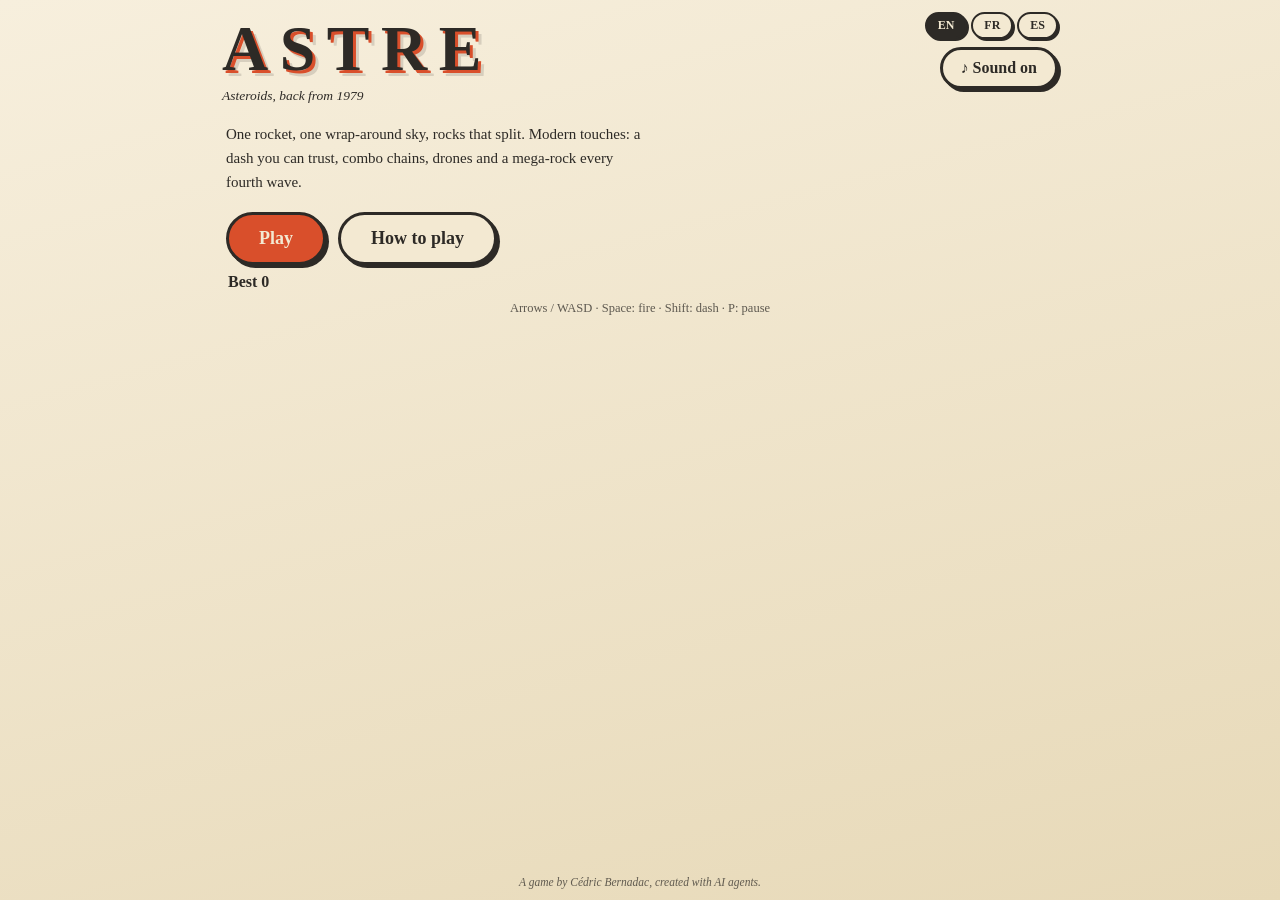
==== index.html @ d1923fdd "Bundle autonome LOB7 : index.html 100 % inline généré par build" ====
<!DOCTYPE html>
<html lang="en">
<head>
  <meta charset="utf-8">
  <meta name="viewport" content="width=device-width, initial-scale=1, viewport-fit=cover">
  <title>Astre</title>
  <meta name="description" content="Astre — Asteroids back from 1979: inertial rocket, splitting rocks, wrap-around sky, dash, combos, drones and mega-rocks.">
  <style>
/* Astre — feuille de style « rétro 50s / atomic age » : crème, tomate, menthe. */
* { box-sizing: border-box; margin: 0; padding: 0; }
html, body { height: 100%; }

:root {
  --cream: #f3e9d2;
  --cream-deep: #e7d9b8;
  --tomato: #d94f2b;
  --tomato-deep: #b03a1e;
  --mint: #7fc8a9;
  --ink: #2d2a26;
}

body {
  font-family: Georgia, "Times New Roman", serif;
  background: linear-gradient(165deg, #f7efdd, var(--cream-deep)) fixed;
  color: var(--ink);
  min-height: 100vh;
  overflow-x: hidden;
  -webkit-tap-highlight-color: transparent;
}

#app {
  max-width: 860px;
  margin: 0 auto;
  padding: 12px 12px 6px;
  min-height: 100vh;
  display: flex;
  flex-direction: column;
}

/* ---------------------------------------------------------------- en-tête */
#top { display: flex; align-items: flex-start; justify-content: space-between; gap: 10px; }
.brand h1 {
  font-size: clamp(40px, 8vw, 64px);
  letter-spacing: 0.18em;
  font-weight: 900;
  color: var(--ink);
  text-shadow: 3px 3px 0 var(--tomato), 6px 6px 0 rgba(45, 42, 38, 0.15);
}
#tagline { font-size: 13.5px; font-style: italic; margin-top: 2px; }
.topctl { display: flex; flex-direction: column; align-items: flex-end; gap: 8px; }
.langs { display: flex; gap: 4px; }

/* ---------------------------------------------------------------- boutons */
button {
  font: inherit;
  font-weight: 700;
  color: var(--ink);
  background: var(--cream);
  border: 3px solid var(--ink);
  border-radius: 999px;
  padding: 9px 18px;
  cursor: pointer;
  box-shadow: 3px 3px 0 var(--ink);
  transition: transform 0.08s ease, box-shadow 0.08s ease, background 0.15s ease;
}
button:hover { background: #fbf5e4; }
button:active { transform: translate(3px, 3px); box-shadow: 0 0 0 var(--ink); }
button:focus-visible { outline: 3px solid var(--tomato); outline-offset: 2px; }
button.primary {
  background: var(--tomato);
  color: var(--cream);
}
button.big { font-size: 18px; padding: 13px 30px; }
.pill { padding: 4px 11px; font-size: 12px; box-shadow: 2px 2px 0 var(--ink); border-width: 2px; }
.pill.active { background: var(--ink); color: var(--cream); }

/* ---------------------------------------------------------------- écrans */
main { flex: 1; display: flex; flex-direction: column; }
.screen { animation: fadein 0.25s ease; }
.hidden { display: none !important; }
@keyframes fadein { from { opacity: 0; transform: translateY(6px); } to { opacity: 1; } }

.subtitle { margin: 18px 4px; max-width: 56ch; line-height: 1.6; font-size: 15px; }
.homebtns { display: flex; gap: 12px; flex-wrap: wrap; margin: 0 4px 8px; }
.keys { opacity: 0.75; font-size: 12.5px; margin: 10px 4px; text-align: center; }
#hud-best { font-weight: 700; margin: 0 6px; }

/* ---------------------------------------------------------------- jeu */
#game { display: flex; flex-direction: column; }
#canvas-wrap {
  position: relative;
  width: 100%;
  aspect-ratio: 4 / 3;
  background: var(--cream);
  border: 3px solid var(--ink);
  border-radius: 12px;
  box-shadow: 6px 6px 0 rgba(45, 42, 38, 0.2);
  overflow: hidden;
}
#game-canvas { position: absolute; inset: 0; width: 100%; height: 100%; }

/* contrôles tactiles */
#touch-ui { display: none; }
body.touch #touch-ui { display: block; }
#stick {
  position: absolute;
  left: 14px; bottom: 14px;
  width: 110px; height: 110px;
  border: 3px solid var(--ink);
  border-radius: 50%;
  background: rgba(243, 233, 210, 0.55);
  touch-action: none;
}
#stick-knob {
  position: absolute;
  left: 50%; top: 50%;
  width: 46px; height: 46px;
  margin: -23px 0 0 -23px;
  border-radius: 50%;
  background: var(--tomato);
  border: 3px solid var(--ink);
}
.touchbtn {
  position: absolute;
  width: 74px; height: 74px;
  border-radius: 50%;
  font-size: 14px;
  letter-spacing: 0.06em;
  touch-action: none;
  user-select: none;
}
#btn-fire { right: 16px; bottom: 44px; background: var(--tomato); color: var(--cream); }
#btn-dash { right: 104px; bottom: 14px; background: var(--mint); }
body.touch .keys.desktop-only { display: none; }

/* ---------------------------------------------------------------- overlays */
#overlay {
  position: fixed; inset: 0;
  background: rgba(45, 42, 38, 0.45);
  display: flex; align-items: center; justify-content: center;
  z-index: 10;
  padding: 20px;
  animation: fadein 0.2s ease;
}
#overlay-card {
  background: var(--cream);
  border: 3px solid var(--ink);
  border-radius: 14px;
  box-shadow: 6px 6px 0 var(--ink);
  padding: 26px 24px;
  max-width: 460px;
  width: 100%;
  text-align: center;
}
#overlay-card h2 { font-size: 26px; letter-spacing: 0.08em; margin-bottom: 12px; }
#overlay-card button { margin-top: 14px; }
.rules { text-align: left; }
.rules p { margin: 10px 0; line-height: 1.6; font-size: 14px; }
.go-title { color: var(--tomato); text-shadow: 2px 2px 0 var(--ink); }
.newbest {
  display: inline-block;
  background: var(--mint);
  border: 2px solid var(--ink);
  border-radius: 8px;
  padding: 4px 12px;
  font-weight: 700;
  transform: rotate(-2deg);
  margin-bottom: 8px;
}
.big { font-size: 20px; font-weight: 900; }

/* ---------------------------------------------------------------- pied */
footer {
  margin-top: 14px;
  padding: 8px 4px 6px;
  opacity: 0.72;
  font-size: 11.5px;
  text-align: center;
  font-style: italic;
}
@supports (padding: env(safe-area-inset-bottom)) {
  footer { padding-bottom: calc(6px + env(safe-area-inset-bottom)); }
}

</style>
</head>
<body>
  <div id="app">
    <header id="top">
      <div class="brand">
        <h1>ASTRE</h1>
        <p id="tagline"></p>
      </div>
      <div class="topctl">
        <div id="langs" class="langs" role="group" aria-label="Language"></div>
        <button id="btn-sound" class="ghost"></button>
      </div>
    </header>

    <main>
      <section id="home" class="screen">
        <p class="subtitle" data-i18n="subtitle"></p>
        <div class="homebtns">
          <button id="btn-play" class="primary big"></button>
          <button id="btn-howto" class="big"></button>
        </div>
        <p id="hud-best"></p>
        <p class="keys desktop-only" data-i18n="keysHint"></p>
        <p class="keys touch-only" data-i18n="touchHint" style="display:none"></p>
      </section>

      <section id="game" class="screen hidden">
        <div id="canvas-wrap">
          <canvas id="game-canvas"></canvas>
          <div id="touch-ui">
            <div id="stick"><div id="stick-knob"></div></div>
            <button id="btn-fire" class="touchbtn">FIRE</button>
            <button id="btn-dash" class="touchbtn">DASH</button>
          </div>
        </div>
        <p class="keys desktop-only" data-i18n="keysHint"></p>
      </section>
    </main>

    <footer>
      <span data-i18n="credit"></span>
    </footer>
  </div>

  <div id="overlay" class="hidden" role="dialog" aria-modal="true">
    <div id="overlay-card"></div>
  </div>

  <script>
/*
 * Astre — moteur de jeu pur (sans DOM), déterministe : pas fixe + RNG seedé.
 * Asteroids remis au goût du jour : champ unique toroïdal, vaisseau à inertie,
 * astéroïdes qui se fragmentent, dash contrôlé, combo multiplicateur,
 * drones à patterns, méga-astéroïde boss. Testable sous Node.
 */
(function (root, factory) {
  if (typeof module === 'object' && module.exports) module.exports = factory();
  else root.AstreEngine = factory();
})(typeof self !== 'undefined' ? self : this, function () {
  'use strict';

  var W = 800, H = 600;
  var DT = 1 / 60;
  var ROT = 3.8;            // rad/s
  var THRUST = 300;         // u/s²
  var DAMP = 0.995;         // amortissement par pas (léger, goût du jour)
  var BULLET_SPEED = 520, BULLET_LIFE = 1.1, FIRE_CD = 0.22;
  var DASH_SPEED = 380, DASH_CD = 2.5, DASH_INV = 0.3;
  var RESPAWN_INV = 2.5;
  var ROCK_R = { 1: 16, 2: 30, 3: 52, 4: 92 };
  var ROCK_SCORE = { 1: 100, 2: 50, 3: 20, 4: 500 };
  var DRONE_SCORE = { big: 200, small: 350 };
  var COMBO_MAX = 8, COMBO_WINDOW = 2.0, SLOWMO_T = 0.45, SLOWMO_SCALE = 0.35;
  var SAFE_SPAWN = 220, SAFE_RESPAWN = 140;

  // RNG mulberry32 à état sérialisable
  function rndNext(s) {
    s = (s + 0x6d2b79f5) | 0;
    var t = Math.imul(s ^ (s >>> 15), 1 | s);
    t = (t + Math.imul(t ^ (t >>> 7), 61 | t)) ^ t;
    return { s: s, v: ((t ^ (t >>> 14)) >>> 0) / 4294967296 };
  }

  function wrap(v, max) { v = v % max; if (v < 0) v += max; return v; }

  function createGame(opts) {
    opts = opts || {};
    var g = {
      W: W, H: H, t: 0,
      rngS: (opts.seed >>> 0) || 20261103,
      ship: { x: W / 2, y: H / 2, vx: 0, vy: 0, angle: -Math.PI / 2, invuln: 2.0, lives: 3, fireCd: 0, dashCd: 0, gone: false },
      bullets: [], ebullets: [], rocks: [], drones: [],
      score: 0, wave: 0, waveBreak: 1.2, combo: 0, comboT: 0,
      nextLifeAt: 10000, over: false, slowmo: 0, droneT: 8, kills: 0,
      events: []
    };
    spawnWave(g, 1);
    return g;
  }

  function rng(g) {
    var r = rndNext(g.rngS);
    g.rngS = r.s;
    return r.v;
  }

  function makeRock(g, size, x, y, vx, vy) {
    var n = 9 + Math.floor(rng(g) * 5);
    var shape = [];
    for (var i = 0; i < n; i++) shape.push(0.72 + rng(g) * 0.38);
    var speed = size === 4 ? 26 : (size === 3 ? 46 : size === 2 ? 78 : 118);
    if (vx === undefined) {
      var a = rng(g) * Math.PI * 2;
      var m = speed * (0.6 + rng(g) * 0.7);
      vx = Math.cos(a) * m; vy = Math.sin(a) * m;
    }
    return { x: x, y: y, vx: vx, vy: vy, r: ROCK_R[size], size: size,
             ang: rng(g) * Math.PI * 2, angV: (rng(g) - 0.5) * 1.6,
             shape: shape, hp: size === 4 ? 12 : 1 };
  }

  function spawnWave(g, wave) {
    g.wave = wave;
    var n = Math.min(3 + wave, 8);
    for (var i = 0; i < n; i++) {
      var x, y, tries = 0;
      do {
        x = rng(g) * W; y = rng(g) * H; tries++;
      } while (tries < 60 && dist2(x, y, g.ship.x, g.ship.y) < SAFE_SPAWN * SAFE_SPAWN);
      g.rocks.push(makeRock(g, 3, x, y));
    }
    if (wave % 4 === 0) g.rocks.push(makeRock(g, 4, rng(g) * W, rng(g) < 0.5 ? 40 : H - 40));
    g.events.push({ type: 'wave', wave: wave });
  }

  function dist2(ax, ay, bx, by) {
    var dx = ax - bx, dy = ay - by;
    return dx * dx + dy * dy;
  }

  function fragment(g, rock) {
    if (rock.size <= 1) return;
    for (var k = 0; k < 2; k++) {
      var a = rng(g) * Math.PI * 2;
      var m = 60 + rng(g) * 70;
      g.rocks.push(makeRock(g, rock.size - 1,
        rock.x + Math.cos(a) * rock.r * 0.4, rock.y + Math.sin(a) * rock.r * 0.4,
        rock.vx + Math.cos(a) * m, rock.vy + Math.sin(a) * m));
    }
  }

  function addScore(g, base) {
    var mult = Math.max(1, g.combo);
    g.score += base * mult;
    if (g.score >= g.nextLifeAt) {
      g.ship.lives++;
      g.nextLifeAt += 10000;
      g.events.push({ type: 'extraLife', lives: g.ship.lives });
    }
  }

  function killCombo(g) {
    g.kills++;
    if (g.comboT > 0) g.combo = Math.min(COMBO_MAX, g.combo + 1);
    else g.combo = 1;
    g.comboT = COMBO_WINDOW;
    if (g.combo === COMBO_MAX && g.slowmo <= 0) { g.slowmo = SLOWMO_T; g.events.push({ type: 'comboMax' }); }
    else g.events.push({ type: 'comboUp', combo: g.combo });
  }

  function respawnShip(g) {
    var spots = [[W / 2, H / 2]];
    for (var i = 0; i < 8; i++) {
      var a = i * Math.PI / 4;
      spots.push([W / 2 + Math.cos(a) * 180, H / 2 + Math.sin(a) * 180]);
    }
    for (var s = 0; s < spots.length; s++) {
      var ok = true;
      for (var r = 0; r < g.rocks.length && ok; r++)
        if (dist2(spots[s][0], spots[s][1], g.rocks[r].x, g.rocks[r].y) < SAFE_RESPAWN * SAFE_RESPAWN) ok = false;
      if (ok) { g.ship.x = wrap(spots[s][0], W); g.ship.y = wrap(spots[s][1], H); break; }
    }
    g.ship.vx = 0; g.ship.vy = 0;
    g.ship.invuln = RESPAWN_INV;
    g.ship.gone = false;
  }

  function spawnDrone(g) {
    var big = rng(g) < 0.55;
    var fromLeft = rng(g) < 0.5;
    g.drones.push({
      x: fromLeft ? -30 : W + 30, y: 60 + rng(g) * (H - 120),
      vx: (fromLeft ? 1 : -1) * (big ? 70 : 110), vy: 0,
      big: big, hp: big ? 2 : 1, phase: rng(g) * Math.PI * 2, fireT: 1.2
    });
  }

  /*
   * Un pas de simulation. input = { left, right, thrust, fire, dash }.
   * Renvoie les événements du pas (sons/particules côté rendu).
   */
  function step(g, input) {
    g.events = [];
    if (g.over) return g.events;
    var scale = g.slowmo > 0 ? SLOWMO_SCALE : 1;
    var dt = DT * scale;
    g.t += dt;
    if (g.slowmo > 0) g.slowmo -= DT;
    var sh = g.ship;

    // ---- vaisseau
    if (!sh.gone) {
      if (input.left) sh.angle -= ROT * dt;
      if (input.right) sh.angle += ROT * dt;
      if (input.thrust) {
        sh.vx += Math.cos(sh.angle) * THRUST * dt;
        sh.vy += Math.sin(sh.angle) * THRUST * dt;
      }
      if (input.dash && sh.dashCd <= 0) {
        sh.vx += Math.cos(sh.angle) * DASH_SPEED;
        sh.vy += Math.sin(sh.angle) * DASH_SPEED;
        sh.dashCd = DASH_CD;
        sh.invuln = Math.max(sh.invuln, DASH_INV);
        g.events.push({ type: 'dash' });
      }
      sh.dashCd = Math.max(0, sh.dashCd - DT);
      sh.invuln = Math.max(0, sh.invuln - DT);
      sh.fireCd = Math.max(0, sh.fireCd - DT);
      if (input.fire && sh.fireCd <= 0) {
        sh.fireCd = FIRE_CD;
        g.bullets.push({
          x: sh.x + Math.cos(sh.angle) * 18, y: sh.y + Math.sin(sh.angle) * 18,
          vx: sh.vx + Math.cos(sh.angle) * BULLET_SPEED,
          vy: sh.vy + Math.sin(sh.angle) * BULLET_SPEED,
          life: BULLET_LIFE
        });
        g.events.push({ type: 'shoot' });
      }
      sh.vx *= DAMP; sh.vy *= DAMP;
      sh.x = wrap(sh.x + sh.vx * dt, W);
      sh.y = wrap(sh.y + sh.vy * dt, H);
    }

    // ---- projectiles
    for (var b = g.bullets.length - 1; b >= 0; b--) {
      var bu = g.bullets[b];
      bu.life -= dt;
      bu.x = wrap(bu.x + bu.vx * dt, W);
      bu.y = wrap(bu.y + bu.vy * dt, H);
      if (bu.life <= 0) g.bullets.splice(b, 1);
    }
    for (var e = g.ebullets.length - 1; e >= 0; e--) {
      var eb = g.ebullets[e];
      eb.life -= dt;
      eb.x = wrap(eb.x + eb.vx * dt, W);
      eb.y = wrap(eb.y + eb.vy * dt, H);
      if (eb.life <= 0) g.ebullets.splice(e, 1);
    }

    // ---- astéroïdes
    for (var r = 0; r < g.rocks.length; r++) {
      var rk = g.rocks[r];
      rk.x = wrap(rk.x + rk.vx * dt, W);
      rk.y = wrap(rk.y + rk.vy * dt, H);
      rk.ang += rk.angV * dt;
    }

    // ---- drones
    for (var d = 0; d < g.drones.length; d++) {
      var dr = g.drones[d];
      dr.phase += dt * 2.2;
      dr.x += dr.vx * dt;
      dr.y = wrap(dr.y + Math.sin(dr.phase) * 60 * dt, H);
      dr.fireT -= dt;
      if (dr.fireT <= 0 && !sh.gone) {
        dr.fireT = dr.big ? 1.7 : 1.1;
        var aim = Math.atan2(sh.y - dr.y, sh.x - dr.x);
        aim += (rng(g) - 0.5) * (dr.big ? 0.7 : 0.24);
        g.ebullets.push({ x: dr.x, y: dr.y, vx: Math.cos(aim) * 300, vy: Math.sin(aim) * 300, life: 3.0 });
        g.events.push({ type: 'droneShoot' });
      }
    }
    // drones sortis de l'écran (marge large)
    for (var d2 = g.drones.length - 1; d2 >= 0; d2--)
      if (g.drones[d2].x < -80 || g.drones[d2].x > W + 80) g.drones.splice(d2, 1);

    // ---- drones : apparition
    g.droneT -= dt;
    if (g.droneT <= 0 && g.wave >= 2 && g.drones.length < 2 && g.waveBreak <= 0) {
      spawnDrone(g);
      g.droneT = 11 + rng(g) * 5;
      g.events.push({ type: 'droneIn' });
    }

    // ---- collisions projectiles joueur → astéroïdes
    for (var b2 = g.bullets.length - 1; b2 >= 0; b2--) {
      var bu2 = g.bullets[b2];
      for (var r2 = g.rocks.length - 1; r2 >= 0; r2--) {
        var rk2 = g.rocks[r2];
        if (dist2(bu2.x, bu2.y, rk2.x, rk2.y) < rk2.r * rk2.r) {
          g.bullets.splice(b2, 1);
          rk2.hp--;
          if (rk2.hp <= 0) {
            g.rocks.splice(r2, 1);
            fragment(g, rk2);
            killCombo(g);
            addScore(g, ROCK_SCORE[rk2.size]);
            g.events.push({ type: 'boom', x: rk2.x, y: rk2.y, size: rk2.size, score: ROCK_SCORE[rk2.size] * Math.max(1, g.combo) });
          } else {
            g.events.push({ type: 'clink', x: rk2.x, y: rk2.y });
          }
          break;
        }
      }
    }

    // ---- projectiles joueur → drones
    for (var b3 = g.bullets.length - 1; b3 >= 0; b3--) {
      var bu3 = g.bullets[b3];
      for (var d3 = g.drones.length - 1; d3 >= 0; d3--) {
        var dr3 = g.drones[d3];
        var rr = dr3.big ? 26 : 18;
        if (dist2(bu3.x, bu3.y, dr3.x, dr3.y) < rr * rr) {
          g.bullets.splice(b3, 1);
          dr3.hp--;
          if (dr3.hp <= 0) {
            g.drones.splice(d3, 1);
            killCombo(g);
            addScore(g, DRONE_SCORE[dr3.big ? 'big' : 'small']);
            g.events.push({ type: 'droneDown', x: dr3.x, y: dr3.y, big: dr3.big });
          }
          break;
        }
      }
    }

    // ---- vaisseau ← astéroïdes
    if (!sh.gone && sh.invuln <= 0) {
      for (var r3 = 0; r3 < g.rocks.length; r3++) {
        var rk3 = g.rocks[r3];
        var reach = rk3.r + 12;
        if (dist2(sh.x, sh.y, rk3.x, rk3.y) < reach * reach) {
          g.rocks.splice(r3, 1);
          fragment(g, rk3);
          sh.lives--;
          g.combo = 0; g.comboT = 0;
          g.events.push({ type: 'shipHit', x: sh.x, y: sh.y, lives: sh.lives });
          if (sh.lives < 0) {
            g.over = true;
            g.events.push({ type: 'gameOver', score: g.score });
          } else {
            sh.gone = true;
            g.respawnT = 0.9;
          }
          break;
        }
      }
      // vaisseau ← drones / tirs ennemis
      for (var d4 = 0; d4 < g.drones.length && !sh.gone && !g.over; d4++) {
        var dr4 = g.drones[d4];
        var rr4 = dr4.big ? 30 : 22;
        if (dist2(sh.x, sh.y, dr4.x, dr4.y) < rr4 * rr4) {
          g.drones.splice(d4, 1);
          sh.lives--; g.combo = 0; g.comboT = 0;
          g.events.push({ type: 'shipHit', x: sh.x, y: sh.y, lives: sh.lives });
          if (sh.lives < 0) { g.over = true; g.events.push({ type: 'gameOver', score: g.score }); }
          else { sh.gone = true; g.respawnT = 0.9; }
        }
      }
      for (var e2 = 0; e2 < g.ebullets.length && !sh.gone && !g.over; e2++) {
        var eb2 = g.ebullets[e2];
        if (dist2(sh.x, sh.y, eb2.x, eb2.y) < 14 * 14) {
          g.ebullets.splice(e2, 1);
          sh.lives--; g.combo = 0; g.comboT = 0;
          g.events.push({ type: 'shipHit', x: sh.x, y: sh.y, lives: sh.lives });
          if (sh.lives < 0) { g.over = true; g.events.push({ type: 'gameOver', score: g.score }); }
          else { sh.gone = true; g.respawnT = 0.9; }
        }
      }
    }

    // respawn différé
    if (sh.gone && !g.over) {
      g.respawnT -= DT;
      if (g.respawnT <= 0) respawnShip(g);
    }

    // ---- combo : fenêtre
    if (g.comboT > 0) {
      g.comboT -= dt;
      if (g.comboT <= 0) g.combo = 0;
    }

    // ---- fin de vague
    if (g.rocks.length === 0 && g.drones.length === 0 && g.waveBreak <= 0 && !g.over) {
      g.waveBreak = 2.0;
    }
    if (g.waveBreak > 0) {
      g.waveBreak -= DT;
      if (g.waveBreak <= 0 && g.rocks.length === 0 && g.drones.length === 0) {
        spawnWave(g, g.wave + 1);
      }
    }

    return g.events;
  }

  return { W: W, H: H, DT: DT, createGame: createGame, step: step,
           wrap: wrap, dist2: dist2, ROCK_R: ROCK_R, spawnWave: spawnWave,
           makeRock: makeRock, respawnShip: respawnShip, COMBO_MAX: COMBO_MAX };
});

</script>
  <script>
/*
 * Astre — interface multilingue (EN par défaut, FR, ES).
 */
(function (root, factory) {
  if (typeof module === 'object' && module.exports) module.exports = factory();
  else root.AstreI18n = factory();
})(typeof self !== 'undefined' ? self : this, function () {
  'use strict';
  var dict = {
    en: {
      tagline: "Asteroids, back from 1979",
      subtitle: "One rocket, one wrap-around sky, rocks that split. Modern touches: a dash you can trust, combo chains, drones and a mega-rock every fourth wave.",
      play: "Play",
      howTo: "How to play",
      rulesTitle: "How to play",
      rule1: "Steer with momentum: the rocket keeps drifting — short bursts, calm hands. The sky wraps around at every edge.",
      rule2: "Shoot the rocks. Big ones split into mediums, mediums into smalls; small ones vanish. Each kill within 2 s of the last raises the combo, up to ×8; otherwise it resets to ×1. Reaching ×8 triggers a brief slow-motion beat.",
      rule3: "DASH gives a quick burst along your nose and a heartbeat of immunity — it replaces the old risky hyperspace. It recharges in 2.5 s.",
      rule4: "Drones hunt you from wave 2; every fourth wave ends with a 12-HP mega-rock — destroy it to clear the wave. Extra life every 10 000 points.",
      keysHint: "Arrows / WASD · Space: fire · Shift: dash · P: pause",
      touchHint: "Left stick steers · FIRE and DASH on the right",
      score: "Score",
      best: "Best",
      wave: "Wave",
      lives: "Lives",
      gameOver: "Game over",
      finalScore: "Final score",
      newBest: "New best!",
      replay: "Play again",
      menu: "Menu",
      paused: "Paused",
      resume: "Resume",
      langLabel: "Language",
      soundOn: "Sound on",
      soundOff: "Sound off",
      close: "Close",
      credit: "A game by Cédric Bernadac, created with AI agents.",
      gotIt: "Got it"
    },
    fr: {
      tagline: "Asteroids, revenu de 1979",
      subtitle: "Une fusée, un ciel qui boucle sur lui-même, des rochers qui se scindent. Touches modernes : un dash fiable, des combos, des drones et un méga-rocher à chaque quatrième vague.",
      play: "Jouer",
      howTo: "Comment jouer",
      rulesTitle: "Comment jouer",
      rule1: "Le pilotage est inertiel : la fusée continue de dériver — petites poussées, mains calmes. Le ciel boucle à chaque bord.",
      rule2: "Tirez sur les rochers. Les gros se scindent en moyens, les moyens en petits, les petits disparaissent. Chaque destruction à moins de 2 s de la précédente monte le combo, jusqu'à ×8 ; sinon il retombe à ×1. Atteindre ×8 déclenche un bref temps ralenti.",
      rule3: "Le DASH donne une impulsion dans l'axe du nez et un battement d'immunité — il remplace l'ancien hyperespace risqué. Il se recharge en 2,5 s.",
      rule4: "Les drones vous chassent dès la vague 2 ; chaque quatrième vague se termine par un méga-rocher à 12 PV — détruisez-le pour valider la vague. Vie supplémentaire tous les 10 000 points.",
      keysHint: "Flèches / ZQSD · Espace : tir · Maj : dash · P : pause",
      touchHint: "Stick à gauche pour piloter · FEU et DASH à droite",
      score: "Score",
      best: "Record",
      wave: "Vague",
      lives: "Vies",
      gameOver: "Partie terminée",
      finalScore: "Score final",
      newBest: "Nouveau record !",
      replay: "Rejouer",
      menu: "Menu",
      paused: "En pause",
      resume: "Reprendre",
      langLabel: "Langue",
      soundOn: "Son activé",
      soundOff: "Son coupé",
      close: "Fermer",
      credit: "Un jeu de Cédric Bernadac, créé avec des agents IA.",
      gotIt: "Compris"
    },
    es: {
      tagline: "Asteroids, de vuelta desde 1979",
      subtitle: "Un cohete, un cielo que se envuelve en sí mismo, rocas que se parten. Toques modernos: un impulso fiable, combos, drones y una megarroca cada cuarta ola.",
      play: "Jugar",
      howTo: "Cómo jugar",
      rulesTitle: "Cómo jugar",
      rule1: "El pilotaje es inercial: el cohete sigue derivando — empujones cortos, manos tranquilas. El cielo se envuelve en cada borde.",
      rule2: "Dispara a las rocas. Las grandes se parten en medianas, las medianas en pequeñas, las pequeñas desaparecen. Cada destrucción a menos de 2 s de la anterior sube el combo, hasta ×8; si no, vuelve a ×1. Alcanzar ×8 activa un breve instante a cámara lenta.",
      rule3: "El DASH da un impulso en la dirección de la nariz y un latido de inmunidad — sustituye al viejo hipersalto arriesgado. Se recarga en 2,5 s.",
      rule4: "Los drones te cazan desde la ola 2; cada cuarta ola termina con una megarroca de 12 PV — destrúyela para superar la ola. Vida extra cada 10 000 puntos.",
      keysHint: "Flechas / WASD · Espacio: disparo · Mayús: dash · P: pausa",
      touchHint: "Stick a la izquierda para pilotar · FUEGO y DASH a la derecha",
      score: "Puntos",
      best: "Récord",
      wave: "Ola",
      lives: "Vidas",
      gameOver: "Fin de la partida",
      finalScore: "Puntuación final",
      newBest: "¡Nuevo récord!",
      replay: "Jugar otra vez",
      menu: "Menú",
      paused: "En pausa",
      resume: "Continuar",
      langLabel: "Idioma",
      soundOn: "Sonido activado",
      soundOff: "Sonido silenciado",
      close: "Cerrar",
      credit: "Un juego de Cédric Bernadac, creado con agentes de IA.",
      gotIt: "Entendido"
    }
  };
  return {
    langs: ['en', 'fr', 'es'],
    dict: dict,
    get: function (lang, key) {
      var d = dict[lang] || dict.en;
      return d[key] !== undefined ? d[key] : dict.en[key];
    }
  };
});

</script>
  <script>
/*
 * Astre — mini-synthé WebAudio : tirs, explosions, thrust, dash, combos.
 */
(function (root, factory) {
  if (typeof module === 'object' && module.exports) module.exports = factory(root);
  else root.AstreAudio = factory(root);
})(typeof self !== 'undefined' ? self : this, function (root) {
  'use strict';
  var ctx = null, enabled = true, noiseBuf = null, thrustNode = null;

  function ensure() {
    if (!ctx) {
      var AC = root.AudioContext || root.webkitAudioContext;
      if (!AC) return null;
      ctx = new AC();
    }
    if (ctx.state === 'suspended') ctx.resume();
    return ctx;
  }

  function noise(c) {
    if (!noiseBuf) {
      noiseBuf = c.createBuffer(1, c.sampleRate * 0.4, c.sampleRate);
      var data = noiseBuf.getChannelData(0);
      for (var i = 0; i < data.length; i++) data[i] = Math.random() * 2 - 1;
    }
    return noiseBuf;
  }

  function tone(freq, dur, type, gain, when, slideTo) {
    if (!enabled) return;
    try {
      var c = ensure();
      if (!c) return;
      var t = c.currentTime + (when || 0);
      var o = c.createOscillator(), g = c.createGain();
      o.type = type || 'sine';
      o.frequency.setValueAtTime(freq, t);
      if (slideTo) o.frequency.exponentialRampToValueAtTime(slideTo, t + dur);
      g.gain.setValueAtTime(0.0001, t);
      g.gain.exponentialRampToValueAtTime(gain || 0.1, t + 0.01);
      g.gain.exponentialRampToValueAtTime(0.0001, t + dur);
      o.connect(g); g.connect(c.destination);
      o.start(t); o.stop(t + dur + 0.05);
    } catch (e) { /* silence */ }
  }

  function boomNoise(dur, freq, gain) {
    if (!enabled) return;
    try {
      var c = ensure();
      if (!c) return;
      var src = c.createBufferSource();
      src.buffer = noise(c);
      var f = c.createBiquadFilter();
      f.type = 'lowpass'; f.frequency.setValueAtTime(freq, c.currentTime);
      f.frequency.exponentialRampToValueAtTime(80, c.currentTime + dur);
      var g = c.createGain();
      g.gain.setValueAtTime(gain, c.currentTime);
      g.gain.exponentialRampToValueAtTime(0.0001, c.currentTime + dur);
      src.connect(f); f.connect(g); g.connect(c.destination);
      src.start(); src.stop(c.currentTime + dur + 0.05);
    } catch (e) { /* silence */ }
  }

  return {
    setEnabled: function (v) {
      enabled = !!v;
      if (!v && thrustNode) this.thrust(false);
    },
    isEnabled: function () { return enabled; },
    unlock: function () { ensure(); },
    shoot: function () { tone(760, 0.07, 'square', 0.045, 0, 240); },
    clink: function () { tone(1250, 0.05, 'triangle', 0.05); },
    boom: function (size) {
      var f = size === 4 ? 900 : size === 3 ? 700 : size === 2 ? 500 : 380;
      boomNoise(size === 4 ? 0.5 : 0.28, f, size === 4 ? 0.22 : 0.14);
    },
    droneShoot: function () { tone(320, 0.08, 'sawtooth', 0.035, 0, 180); },
    droneDown: function () { boomNoise(0.35, 800, 0.16); tone(520, 0.12, 'square', 0.05); },
    dash: function () { tone(240, 0.22, 'sine', 0.09, 0, 720); },
    shipHit: function () { boomNoise(0.6, 500, 0.2); tone(300, 0.5, 'sawtooth', 0.07, 0, 60); },
    extraLife: function () { [660, 880, 1100].forEach(function (f, i) { tone(f, 0.14, 'square', 0.06, i * 0.09); }); },
    comboUp: function (n) { tone(500 + n * 90, 0.07, 'square', 0.05); },
    comboMax: function () { [523, 659, 784, 1046].forEach(function (f, i) { tone(f, 0.16, 'sine', 0.07, i * 0.05); }); },
    wave: function () { tone(392, 0.14, 'triangle', 0.08); tone(523, 0.2, 'triangle', 0.08, 0.14); },
    gameOver: function () { [330, 262, 196, 131].forEach(function (f, i) { tone(f, 0.35, 'triangle', 0.09, i * 0.22); }); },
    ui: function () { tone(700, 0.05, 'sine', 0.05); },
    thrust: function (on) {
      if (!enabled) on = false;
      try {
        var c = ensure();
        if (!c) return;
        if (on && !thrustNode) {
          var src = c.createBufferSource();
          src.buffer = noise(c); src.loop = true;
          var f = c.createBiquadFilter();
          f.type = 'bandpass'; f.frequency.value = 220; f.Q.value = 0.6;
          var g = c.createGain();
          g.gain.setValueAtTime(0.0001, c.currentTime);
          g.gain.exponentialRampToValueAtTime(0.05, c.currentTime + 0.05);
          src.connect(f); f.connect(g); g.connect(c.destination);
          src.start();
          thrustNode = { src: src, g: g };
        } else if (!on && thrustNode) {
          var tn = thrustNode; thrustNode = null;
          tn.g.gain.exponentialRampToValueAtTime(0.0001, c.currentTime + 0.1);
          setTimeout(function () { try { tn.src.stop(); } catch (e) {} }, 200);
        }
      } catch (e) { thrustNode = null; }
    }
  };
});

</script>
  <script>
/*
 * Astre — rendu canvas « rétro 50s » : crème, tomate, menthe, encre.
 * Décor cosmétique uniquement : le gameplay vit dans engine.js.
 */
(function (root, factory) {
  if (typeof module === 'object' && module.exports) module.exports = factory(root);
  else root.AstreRender = factory(root);
})(typeof self !== 'undefined' ? self : this, function (root) {
  'use strict';

  var COL = {
    cream: '#f3e9d2', creamDeep: '#e7d9b8', ink: '#2d2a26',
    tomato: '#d94f2b', tomatoDeep: '#b03a1e', mint: '#7fc8a9',
    beige: '#d9c9a8', chrome: '#f7f4ea', shadow: 'rgba(45,42,38,0.22)'
  };

  function create(canvas) {
    var ctx = canvas.getContext('2d');
    var stars = [], grain = null;
    for (var i = 0; i < 90; i++)
      stars.push({ x: Math.random(), y: Math.random(), s: Math.random() < 0.25 ? 2.4 : 1.4 });

    var particles = [];
    var shake = 0;
    var waveBanner = null;   // {text, t}
    var scaleX = 1, scaleY = 1, offX = 0, offY = 0;

    function resize(cssW, cssH) {
      var dpr = Math.min(root.devicePixelRatio || 1, 2);
      canvas.width = cssW * dpr; canvas.height = cssH * dpr;
      canvas.style.width = cssW + 'px'; canvas.style.height = cssH + 'px';
      ctx.setTransform(dpr, 0, 0, dpr, 0, 0);
      // letterbox du monde 800×600
      var margin = 8;
      var s = Math.min((cssW - margin) / 800, (cssH - margin) / 600);
      scaleX = s; scaleY = s;
      offX = (cssW - 800 * s) / 2;
      offY = (cssH - 600 * s) / 2;
      buildGrain(cssW, cssH);
    }

    function buildGrain(w, h) {
      var c = document.createElement('canvas');
      c.width = Math.max(1, Math.floor(w / 3));
      c.height = Math.max(1, Math.floor(h / 3));
      var g = c.getContext('2d');
      g.fillStyle = COL.cream; g.fillRect(0, 0, c.width, c.height);
      g.fillStyle = 'rgba(45,42,38,0.05)';
      for (var i = 0; i < c.width * c.height / 34; i++)
        g.fillRect(Math.random() * c.width, Math.random() * c.height, 1, 1);
      grain = c;
    }

    function addParticles(x, y, n, color, speed) {
      for (var i = 0; i < n; i++) {
        var a = Math.random() * Math.PI * 2;
        var m = (0.3 + Math.random() * 0.7) * speed;
        particles.push({ x: x, y: y, vx: Math.cos(a) * m, vy: Math.sin(a) * m,
                         life: 0.4 + Math.random() * 0.5, t: 0, color: color, r: 1.5 + Math.random() * 2.5 });
      }
    }

    function banner(text) { waveBanner = { text: text, t: 0 }; }

    function onEvent(ev, t) {
      if (ev.type === 'boom') {
        addParticles(ev.x, ev.y, 8 + ev.size * 4, ev.size >= 3 ? COL.tomato : COL.mint, 120);
        if (ev.size >= 3) shake = Math.min(10, shake + (ev.size === 4 ? 10 : 5));
      } else if (ev.type === 'shipHit') {
        addParticles(ev.x, ev.y, 20, COL.tomato, 160);
        shake = 12;
      } else if (ev.type === 'droneDown') {
        addParticles(ev.x, ev.y, 16, COL.mint, 150);
        shake = Math.min(9, shake + 5);
      } else if (ev.type === 'wave') {
        banner(t('wave') + ' ' + ev.wave);
      }
    }

    function t(key) { return (root.AstreI18n && root.AstreI18n.get(root.__astreLang || 'en', key)) || key; }

    function drawShip(g) {
      var sh = g.ship;
      if (sh.gone) return;
      // clignote pendant l'invulnérabilité
      if (sh.invuln > 0 && Math.floor(sh.invuln * 12) % 2 === 0) return;
      ctx.save();
      ctx.translate(sh.x, sh.y);
      ctx.rotate(sh.angle + Math.PI / 2);
      // flamme
      if (g.__thrusting) {
        ctx.fillStyle = COL.tomato;
        ctx.beginPath();
        ctx.moveTo(-4, 12); ctx.lineTo(4, 12); ctx.lineTo(0, 20 + Math.random() * 6);
        ctx.closePath(); ctx.fill();
      }
      // coque chrome
      ctx.lineWidth = 2.5;
      ctx.strokeStyle = COL.ink;
      ctx.fillStyle = COL.chrome;
      ctx.beginPath();
      ctx.moveTo(0, -16); ctx.lineTo(11, 10); ctx.lineTo(5, 7);
      ctx.lineTo(0, 12); ctx.lineTo(-5, 7); ctx.lineTo(-11, 10);
      ctx.closePath();
      ctx.fill(); ctx.stroke();
      // hublot
      ctx.fillStyle = COL.tomato;
      ctx.beginPath(); ctx.arc(0, -4, 3.2, 0, Math.PI * 2); ctx.fill();
      // recharge dash : arc autour
      if (sh.dashCd > 0) {
        ctx.strokeStyle = 'rgba(127,200,169,0.9)';
        ctx.lineWidth = 3;
        ctx.beginPath();
        ctx.arc(0, 0, 22, -Math.PI / 2, -Math.PI / 2 + (1 - sh.dashCd / 2.5) * Math.PI * 2);
        ctx.stroke();
      } else {
        ctx.strokeStyle = COL.mint; ctx.lineWidth = 3;
        ctx.beginPath(); ctx.arc(0, 0, 22, 0, Math.PI * 2); ctx.stroke();
      }
      ctx.restore();
    }

    function drawRock(rk) {
      ctx.save();
      ctx.translate(rk.x, rk.y);
      ctx.rotate(rk.ang);
      var fill = rk.size === 4 ? COL.tomatoDeep : rk.size === 3 ? COL.beige : rk.size === 2 ? COL.tomato : COL.mint;
      ctx.fillStyle = fill;
      ctx.strokeStyle = COL.ink;
      ctx.lineWidth = rk.size >= 3 ? 3 : 2.6;
      ctx.beginPath();
      var n = rk.shape.length;
      for (var i = 0; i < n; i++) {
        var a = (i / n) * Math.PI * 2;
        var rr = rk.r * rk.shape[i];
        var x = Math.cos(a) * rr, y = Math.sin(a) * rr;
        if (i === 0) ctx.moveTo(x, y); else ctx.lineTo(x, y);
      }
      ctx.closePath();
      ctx.fill(); ctx.stroke();
      // cratères (deterministes par indice)
      ctx.fillStyle = 'rgba(45,42,38,0.18)';
      for (var c = 0; c < Math.min(3, rk.size); c++) {
        var ca = (c * 2.4 + rk.r) % (Math.PI * 2);
        var cd = rk.r * 0.36;
        ctx.beginPath();
        ctx.arc(Math.cos(ca) * cd, Math.sin(ca) * cd, rk.r * 0.16 + 1, 0, Math.PI * 2);
        ctx.fill();
      }
      if (rk.size === 4) {
        // cœur du boss : compte de PV restant
        ctx.fillStyle = COL.cream;
        ctx.beginPath(); ctx.arc(0, 0, rk.r * 0.42, 0, Math.PI * 2); ctx.fill();
        ctx.strokeStyle = COL.ink; ctx.lineWidth = 2;
        ctx.stroke();
        ctx.fillStyle = COL.ink;
        ctx.font = 'bold ' + Math.round(rk.r * 0.4) + 'px Georgia';
        ctx.textAlign = 'center'; ctx.textBaseline = 'middle';
        ctx.fillText(String(rk.hp), 0, 1);
      }
      ctx.restore();
    }

    function drawDrone(dr) {
      ctx.save();
      ctx.translate(dr.x, dr.y);
      var w = dr.big ? 26 : 18;
      ctx.fillStyle = COL.mint;
      ctx.strokeStyle = COL.ink;
      ctx.lineWidth = 2.4;
      ctx.beginPath();
      ctx.ellipse(0, 0, w, w * 0.42, 0, 0, Math.PI * 2);
      ctx.fill(); ctx.stroke();
      ctx.beginPath();
      ctx.ellipse(0, -w * 0.25, w * 0.5, w * 0.32, 0, Math.PI, Math.PI * 2);
      ctx.fillStyle = COL.chrome; ctx.fill(); ctx.stroke();
      ctx.fillStyle = COL.tomato;
      ctx.beginPath(); ctx.arc(0, 0, w * 0.16, 0, Math.PI * 2); ctx.fill();
      ctx.restore();
    }

    function draw(g, dtReal, labels) {
      var cssW = canvas.width / (Math.min(root.devicePixelRatio || 1, 2));
      var cssH = canvas.height / (Math.min(root.devicePixelRatio || 1, 2));
      ctx.save();
      // fond + grain + étoiles
      ctx.fillStyle = COL.cream;
      ctx.fillRect(0, 0, cssW, cssH);
      if (grain) {
        ctx.imageSmoothingEnabled = false;
        ctx.drawImage(grain, 0, 0, cssW, cssH);
        ctx.imageSmoothingEnabled = true;
      }
      ctx.fillStyle = COL.creamDeep;
      for (var s = 0; s < stars.length; s++) {
        var sx = stars[s].x * cssW, sy = stars[s].y * cssH;
        ctx.fillRect(sx, sy, stars[s].s, stars[s].s);
        if (stars[s].s > 2) {
          ctx.fillRect(sx - 2.4, sy + 0.5, 2.4, 1);
          ctx.fillRect(sx + stars[s].s + 0.2, sy + 0.5, 2.4, 1);
        }
      }
      // ralenti : vignette tomate légère
      if (g.slowmo > 0) {
        ctx.fillStyle = 'rgba(217,79,43,' + (0.10 * Math.min(1, g.slowmo / 0.45)) + ')';
        ctx.fillRect(0, 0, cssW, cssH);
      }

      // monde (letterbox + secousse)
      var shx = shake > 0 ? (Math.random() - 0.5) * shake : 0;
      var shy = shake > 0 ? (Math.random() - 0.5) * shake : 0;
      if (shake > 0) shake = Math.max(0, shake - dtReal * 34);
      ctx.translate(offX + shx, offY + shy);
      ctx.scale(scaleX, scaleY);
      ctx.strokeStyle = COL.ink;
      ctx.lineWidth = 3;
      ctx.strokeRect(0, 0, 800, 600);

      g.rocks.forEach(drawRock);
      g.drones.forEach(drawDrone);
      // projectiles
      ctx.strokeStyle = COL.ink;
      ctx.lineWidth = 2.6;
      g.bullets.forEach(function (b) {
        ctx.beginPath();
        ctx.moveTo(b.x, b.y);
        ctx.lineTo(b.x - b.vx * 0.016, b.y - b.vy * 0.016);
        ctx.stroke();
      });
      ctx.fillStyle = COL.tomato;
      g.ebullets.forEach(function (b) {
        ctx.beginPath(); ctx.arc(b.x, b.y, 3.4, 0, Math.PI * 2); ctx.fill();
      });
      drawShip(g);

      // particules
      for (var p = particles.length - 1; p >= 0; p--) {
        var pt = particles[p];
        pt.t += dtReal;
        if (pt.t >= pt.life) { particles.splice(p, 1); continue; }
        pt.x += pt.vx * dtReal; pt.y += pt.vy * dtReal;
        pt.vx *= 0.96; pt.vy *= 0.96;
        var alpha = 1 - pt.t / pt.life;
        ctx.globalAlpha = alpha;
        ctx.fillStyle = pt.color;
        ctx.beginPath(); ctx.arc(pt.x, pt.y, pt.r * alpha + 0.6, 0, Math.PI * 2); ctx.fill();
        ctx.globalAlpha = 1;
      }

      // HUD in-canvas
      ctx.fillStyle = COL.ink;
      ctx.font = 'bold 26px Georgia';
      ctx.textAlign = 'left'; ctx.textBaseline = 'top';
      ctx.fillText(String(g.score).padStart(6, '0'), 14, 12);
      ctx.font = '13px Georgia';
      ctx.fillText(labels.wave + ' ' + g.wave, 14, 44);
      // vies : petites fusées
      for (var l = 0; l < Math.max(0, g.ship.lives); l++) {
        ctx.save();
        ctx.translate(760 - l * 24, 26);
        ctx.rotate(0);
        ctx.fillStyle = COL.tomato;
        ctx.beginPath();
        ctx.moveTo(0, -8); ctx.lineTo(6, 7); ctx.lineTo(0, 4); ctx.lineTo(-6, 7);
        ctx.closePath(); ctx.fill();
        ctx.restore();
      }
      // combo
      if (g.combo > 1) {
        var pulse = 1 + 0.08 * Math.sin(g.t * 10);
        ctx.save();
        ctx.translate(400, 70);
        ctx.scale(pulse, pulse);
        ctx.rotate(-0.05);
        ctx.fillStyle = COL.tomato;
        ctx.strokeStyle = COL.ink; ctx.lineWidth = 2.5;
        ctx.font = 'bold 30px Georgia';
        ctx.textAlign = 'center'; ctx.textBaseline = 'middle';
        var txt = '×' + g.combo;
        var wid = ctx.measureText(txt).width + 22;
        ctx.beginPath();
        ctx.roundRect ? ctx.roundRect(-wid / 2, -22, wid, 44, 10) : ctx.rect(-wid / 2, -22, wid, 44);
        ctx.fill(); ctx.stroke();
        ctx.fillStyle = COL.cream;
        ctx.fillText(txt, 0, 1);
        ctx.restore();
      }
      // bannière de vague
      if (waveBanner) {
        waveBanner.t += dtReal;
        var alpha = waveBanner.t < 0.3 ? waveBanner.t / 0.3 : Math.max(0, 1 - (waveBanner.t - 1.2) / 0.5);
        if (alpha <= 0) waveBanner = null;
        else {
          ctx.globalAlpha = alpha;
          ctx.fillStyle = COL.ink;
          ctx.font = 'bold 54px Georgia';
          ctx.textAlign = 'center'; ctx.textBaseline = 'middle';
          ctx.save();
          ctx.translate(400, 260); ctx.rotate(-0.04);
          ctx.fillStyle = COL.tomato;
          ctx.strokeStyle = COL.ink; ctx.lineWidth = 3;
          var w2 = ctx.measureText(waveBanner.text).width + 40;
          ctx.beginPath();
          ctx.roundRect ? ctx.roundRect(-w2 / 2, -40, w2, 80, 14) : ctx.rect(-w2 / 2, -40, w2, 80);
          ctx.fill(); ctx.stroke();
          ctx.fillStyle = COL.cream;
          ctx.fillText(waveBanner.text, 0, 2);
          ctx.restore();
          ctx.globalAlpha = 1;
        }
      }
      ctx.restore();
    }

    return { resize: resize, draw: draw, onEvent: onEvent, banner: banner };
  }

  return { create: create, COL: COL };
});

</script>
  <script>
/*
 * Astre — contrôleur : boucle à pas fixe (accumulateur + garde-fou), entrées
 * clavier et tactiles, écrans, pause, hook QA.
 */
(function () {
  'use strict';
  var E = window.AstreEngine, I18N = window.AstreI18n, AU = window.AstreAudio;

  var SAVE_KEY = 'astre.save.v1';
  var save = { lang: 'en', sound: true, best: 0 };
  try {
    var raw = localStorage.getItem(SAVE_KEY);
    if (raw) {
      var p = JSON.parse(raw);
      save = { lang: p.lang || 'en', sound: p.sound !== false, best: p.best || 0 };
    }
  } catch (e) {}
  function persist() { try { localStorage.setItem(SAVE_KEY, JSON.stringify(save)); } catch (e) {} }
  function t(k) { return I18N.get(save.lang, k); }
  window.__astreLang = save.lang;
  function $(id) { return document.getElementById(id); }
  function el(tag, cls, text) {
    var n = document.createElement(tag);
    if (cls) n.className = cls;
    if (text !== undefined) n.textContent = text;
    return n;
  }
  function show(node, on) { node.classList.toggle('hidden', !on); }

  var canvas = $('game-canvas');
  var renderer = window.AstreRender.create(canvas);
  var g = null;
  var running = false, paused = false;
  var input = { left: false, right: false, thrust: false, fire: false, dash: false };
  var touchAim = null;        // {angle, force} du stick
  var acc = 0, last = 0;
  var watchdog = null;

  // ---------------------------------------------------------------- écrans
  function renderTexts() {
    window.__astreLang = save.lang;
    document.documentElement.lang = save.lang;
    var nodes = document.querySelectorAll('[data-i18n]');
    for (var i = 0; i < nodes.length; i++) nodes[i].textContent = t(nodes[i].getAttribute('data-i18n'));
    $('tagline').textContent = t('tagline');
    $('btn-play').textContent = t('play');
    $('btn-howto').textContent = t('howTo');
    $('btn-sound').textContent = (save.sound ? '♪ ' : '✕ ') + t(save.sound ? 'soundOn' : 'soundOff');
    $('hud-best').textContent = t('best') + ' ' + save.best;
    renderLangPills();
  }

  function renderLangPills() {
    var box = $('langs');
    box.textContent = '';
    I18N.langs.forEach(function (code) {
      var b = el('button', 'pill' + (save.lang === code ? ' active' : ''), code.toUpperCase());
      b.addEventListener('click', function () {
        save.lang = code; persist(); AU.ui(); renderTexts();
      });
      box.appendChild(b);
    });
  }

  function startGame() {
    var seed = (Date.now() & 0xffffffff) >>> 0;
    g = E.createGame({ seed: seed });
    g.__thrusting = false;
    running = true; paused = false;
    show($('home'), false);
    show($('game'), true);
    closeOverlay();
    last = performance.now();
    acc = 0;
    resize();
  }

  function gameOver() {
    running = false;
    AU.thrust(false);
    var isBest = g.score > save.best;
    if (isBest) { save.best = g.score; persist(); }
    var box = el('div', 'modal');
    box.appendChild(el('h2', 'go-title', t('gameOver')));
    if (isBest) box.appendChild(el('p', 'newbest', t('newBest')));
    box.appendChild(el('p', 'big', t('finalScore') + ' : ' + g.score));
    box.appendChild(el('p', null, t('best') + ' : ' + save.best + ' · ' + t('wave') + ' ' + g.wave));
    var again = el('button', 'primary big', t('replay'));
    again.addEventListener('click', function () { AU.ui(); startGame(); });
    box.appendChild(again);
    var menu = el('button', null, t('menu'));
    menu.addEventListener('click', function () { AU.ui(); goMenu(); });
    box.appendChild(menu);
    overlay(box);
  }

  function goMenu() {
    running = false; g = null;
    show($('game'), false);
    show($('home'), true);
    closeOverlay();
    renderTexts();
  }

  // ---------------------------------------------------------------- overlays
  function overlay(content) {
    var card = $('overlay-card');
    card.textContent = '';
    card.appendChild(content);
    show($('overlay'), true);
  }
  function closeOverlay() { show($('overlay'), false); }

  function showRules() {
    var box = el('div', 'rules');
    box.appendChild(el('h2', null, t('rulesTitle')));
    [1, 2, 3, 4].forEach(function (n) { box.appendChild(el('p', null, t('rule' + n))); });
    var btn = el('button', 'primary', t('gotIt'));
    btn.addEventListener('click', function () { AU.ui(); closeOverlay(); if (paused) showPause(); });
    box.appendChild(btn);
    overlay(box);
  }

  function showPause() {
    var box = el('div', 'modal');
    box.appendChild(el('h2', null, t('paused')));
    var r = el('button', 'primary big', t('resume'));
    r.addEventListener('click', function () {
      AU.ui(); closeOverlay(); paused = false; last = performance.now();
    });
    box.appendChild(r);
    var q = el('button', null, t('menu'));
    q.addEventListener('click', function () { AU.ui(); paused = false; goMenu(); });
    box.appendChild(q);
    overlay(box);
  }

  // ---------------------------------------------------------------- boucle
  function applyTouchAim() {
    if (!touchAim || touchAim.force < 0.25) return;
    var want = touchAim.angle;
    var cur = g.ship.angle;
    var d = want - cur;
    while (d > Math.PI) d -= Math.PI * 2;
    while (d < -Math.PI) d += Math.PI * 2;
    input.left = d < -0.12;
    input.right = d > 0.12;
    input.thrust = touchAim.force > 0.55;
  }

  function frame(now) {
    requestAnimationFrame(frame);
    if (!running || paused || !g) return;
    var dt = Math.min(0.1, (now - last) / 1000);
    last = now;
    if (touchAim) applyTouchAim();
    g.__thrusting = input.thrust;
    AU.thrust(input.thrust && !g.ship.gone);
    acc += dt;
    var steps = 0;
    while (acc >= E.DT && steps < 4) {
      var events = E.step(g, input);
      input.dash = false; // dash = front unique
      for (var i = 0; i < events.length; i++) {
        var ev = events[i];
        renderer.onEvent(ev, t);
        if (ev.type === 'shoot') AU.shoot();
        else if (ev.type === 'boom') AU.boom(ev.size);
        else if (ev.type === 'clink') AU.clink();
        else if (ev.type === 'dash') AU.dash();
        else if (ev.type === 'shipHit') AU.shipHit();
        else if (ev.type === 'droneShoot') AU.droneShoot();
        else if (ev.type === 'droneDown') AU.droneDown();
        else if (ev.type === 'extraLife') AU.extraLife();
        else if (ev.type === 'comboUp') AU.comboUp(ev.combo);
        else if (ev.type === 'comboMax') AU.comboMax();
        else if (ev.type === 'wave') AU.wave();
        else if (ev.type === 'gameOver') setTimeout(gameOver, 900);
      }
      acc -= E.DT;
      steps++;
    }
    renderer.draw(g, dt, { wave: t('wave') });
  }

  // garde-fou : si le rAF est étranglé (onglet caché), un minuteur avance peu ;
  // on choisit de mettre en pause plutôt que d'accumuler.
  watchdog = setInterval(function () {
    if (running && !paused && document.hidden) {
      paused = true;
      AU.thrust(false);
      showPause();
    }
  }, 800);

  function resize() {
    var wrap = $('canvas-wrap');
    var w = wrap.clientWidth, h = wrap.clientHeight;
    renderer.resize(w, h);
  }
  window.addEventListener('resize', function () { if (g) resize(); });

  // ---------------------------------------------------------------- entrées
  document.addEventListener('keydown', function (ev) {
    // rejeu instantané : Espace/Entrée relance depuis l'écran de fin
    if (!running && g && !document.getElementById('overlay').classList.contains('hidden') &&
        (ev.key === ' ' || ev.key === 'Enter')) {
      ev.preventDefault();
      startGame();
      return;
    }
    if (!running) return;
    var k = ev.key.length === 1 ? ev.key.toLowerCase() : ev.key;
    if (k === 'ArrowLeft' || k === 'a' || k === 'q') { input.left = true; ev.preventDefault(); }
    if (k === 'ArrowRight' || k === 'd') { input.right = true; ev.preventDefault(); }
    if (k === 'ArrowUp' || k === 'w' || k === 'z') { input.thrust = true; ev.preventDefault(); }
    if (k === ' ') { input.fire = true; ev.preventDefault(); AU.unlock(); }
    if (k === 'Shift') { input.dash = true; ev.preventDefault(); }
    if (k === 'p') {
      paused = !paused;
      if (paused) { AU.thrust(false); showPause(); } else { last = performance.now(); closeOverlay(); }
    }
  });
  document.addEventListener('keyup', function (ev) {
    var k = ev.key.length === 1 ? ev.key.toLowerCase() : ev.key;
    if (k === 'ArrowLeft' || k === 'a' || k === 'q') input.left = false;
    if (k === 'ArrowRight' || k === 'd') input.right = false;
    if (k === 'ArrowUp' || k === 'w' || k === 'z') input.thrust = false;
    if (k === ' ') input.fire = false;
  });

  // joystick tactile gauche : le stick pilote le cap (asservi) + poussée
  var stick = $('stick'), knob = $('stick-knob');
  var stickId = null, stickCx = 0, stickCy = 0;
  function stickMove(x, y) {
    var dx = x - stickCx, dy = y - stickCy;
    var d = Math.min(1, Math.hypot(dx, dy) / 46);
    var a = Math.atan2(dy, dx);
    touchAim = { angle: a, force: d };
    knob.style.transform = 'translate(' + Math.cos(a) * d * 34 + 'px,' + Math.sin(a) * d * 34 + 'px)';
  }
  function stickEnd() {
    stickId = null; touchAim = null;
    input.left = input.right = input.thrust = false;
    knob.style.transform = 'translate(0,0)';
  }
  stick.addEventListener('touchstart', function (ev) {
    ev.preventDefault();
    AU.unlock();
    var to = ev.changedTouches[0];
    stickId = to.identifier;
    var r = stick.getBoundingClientRect();
    stickCx = r.left + r.width / 2; stickCy = r.top + r.height / 2;
    stickMove(to.clientX, to.clientY);
  }, { passive: false });
  document.addEventListener('touchmove', function (ev) {
    if (stickId === null) return;
    for (var i = 0; i < ev.changedTouches.length; i++)
      if (ev.changedTouches[i].identifier === stickId) {
        ev.preventDefault();
        stickMove(ev.changedTouches[i].clientX, ev.changedTouches[i].clientY);
      }
  }, { passive: false });
  document.addEventListener('touchend', function (ev) {
    for (var i = 0; i < ev.changedTouches.length; i++)
      if (ev.changedTouches[i].identifier === stickId) stickEnd();
  });

  function holdButton(id, on, off) {
    var b = $(id);
    b.addEventListener('touchstart', function (e) { e.preventDefault(); AU.unlock(); on(); }, { passive: false });
    b.addEventListener('touchend', function (e) { e.preventDefault(); off(); }, { passive: false });
    b.addEventListener('mousedown', on);
    b.addEventListener('mouseup', off);
    b.addEventListener('mouseleave', off);
  }
  holdButton('btn-fire', function () { input.fire = true; }, function () { input.fire = false; });
  holdButton('btn-dash', function () { input.dash = true; }, function () { input.dash = false; });

  // afficher les contrôles tactiles sur écran tactile
  if (window.matchMedia && window.matchMedia('(pointer: coarse)').matches)
    document.body.classList.add('touch');
  window.addEventListener('touchstart', function () { document.body.classList.add('touch'); }, { once: true, passive: true });

  // ---------------------------------------------------------------- boutons
  $('btn-play').addEventListener('click', function () { AU.ui(); AU.unlock(); startGame(); });
  $('btn-howto').addEventListener('click', function () { AU.ui(); showRules(); });
  $('btn-sound').addEventListener('click', function () {
    save.sound = !save.sound; persist();
    AU.setEnabled(save.sound);
    renderTexts();
    if (save.sound) AU.ui();
  });
  $('overlay').addEventListener('click', function (ev) {
    if (ev.target === $('overlay') && !paused) closeOverlay();
  });

  // hook QA (?debug=1) : piloter le moteur sans dépendre du rAF
  if (location.search.indexOf('debug=1') !== -1) {
    window.__astre = {
      g: function () { return g; },
      engine: E,
      input: input,
      start: startGame,
      step: function (n, inp) {
        var saved = {};
        for (var k in input) { saved[k] = input[k]; if (inp && k in inp) input[k] = inp[k]; }
        var all = [];
        for (var i = 0; i < (n || 1); i++) all = all.concat(E.step(g, input));
        for (var k2 in saved) input[k2] = saved[k2];
        renderer.draw(g, 1 / 60, { wave: t('wave') });
        return all;
      },
      draw: function () { if (g) renderer.draw(g, 1 / 60, { wave: t('wave') }); },
      gameOver: gameOver,
      save: save
    };
  }

  // ---------------------------------------------------------------- départ
  AU.setEnabled(save.sound);
  renderTexts();
  show($('home'), true);
  resize();
  requestAnimationFrame(frame);
})();

</script>
</body>
</html>
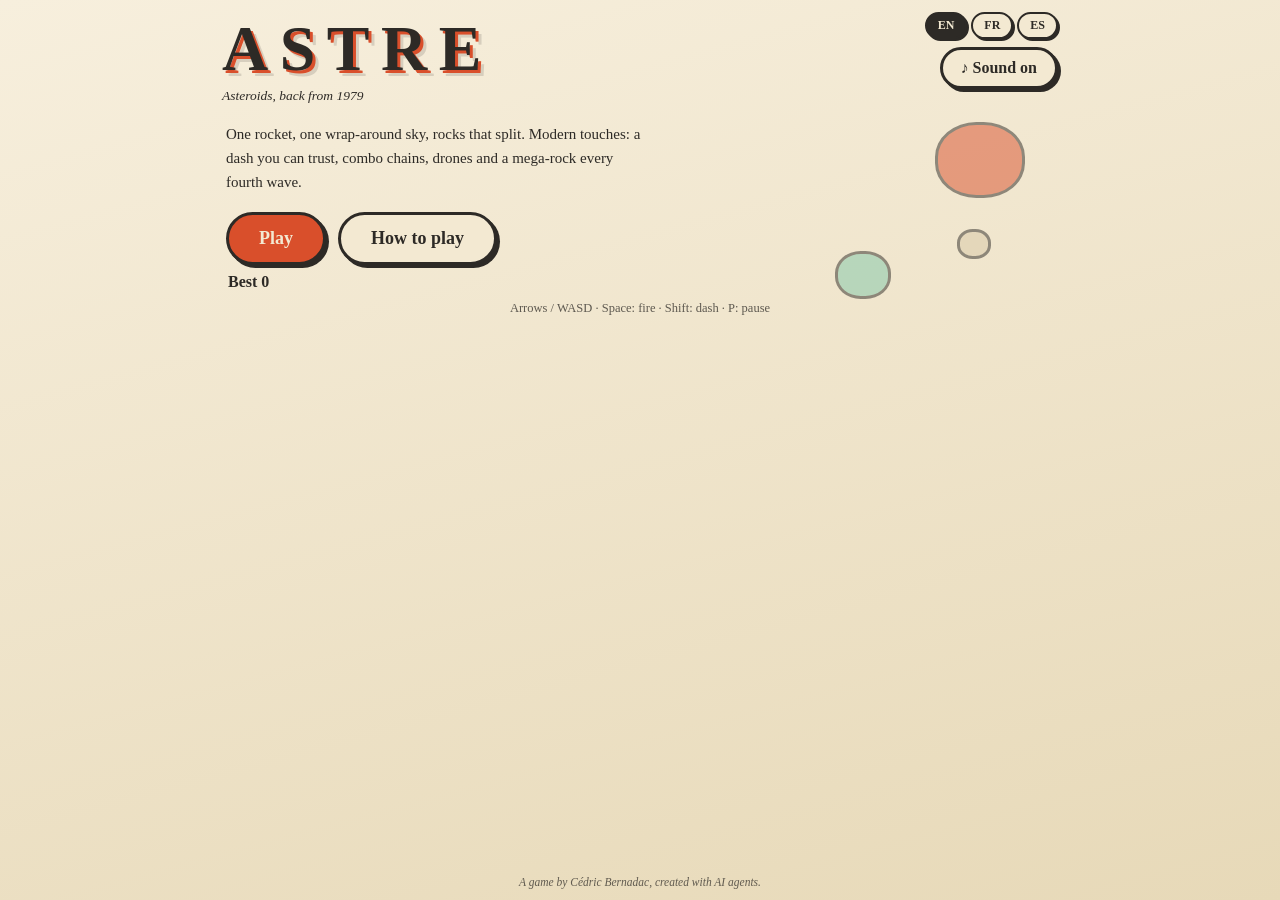
==== commit 54105191: "v1.1.1 passes jouer-relire (méthode Cédric) : vies bonus espacées (10k puis +15k, la tension tient)," ====
--- a/index.html
+++ b/index.html
@@ -45,6 +45,28 @@
   font-weight: 900;
   color: var(--ink);
   text-shadow: 3px 3px 0 var(--tomato), 6px 6px 0 rgba(45, 42, 38, 0.15);
+  animation: floatTitle 3.2s ease-in-out infinite;
+}
+@keyframes floatTitle {
+  0%, 100% { transform: translateY(0) rotate(-0.4deg); }
+  50% { transform: translateY(-6px) rotate(0.4deg); }
+}
+/* rochers décoratifs de l'accueil */
+#home { position: relative; overflow: hidden; }
+.deco-rock {
+  position: absolute;
+  border: 3px solid var(--ink);
+  border-radius: 46%;
+  opacity: 0.5;
+  pointer-events: none;
+  animation: driftRock linear infinite;
+}
+.deco-rock.r1 { width: 90px; height: 76px; background: var(--tomato); right: 4%; top: 8%; animation-duration: 26s; }
+.deco-rock.r2 { width: 56px; height: 48px; background: var(--mint); right: 20%; bottom: 12%; animation-duration: 34s; }
+.deco-rock.r3 { width: 34px; height: 30px; background: #d9c9a8; right: 8%; bottom: 30%; animation-duration: 21s; }
+@keyframes driftRock {
+  from { transform: translateY(20px) rotate(0deg); }
+  to { transform: translateY(-30px) rotate(360deg); }
 }
 #tagline { font-size: 13.5px; font-style: italic; margin-top: 2px; }
 .topctl { display: flex; flex-direction: column; align-items: flex-end; gap: 8px; }
@@ -199,6 +221,9 @@
 
     <main>
       <section id="home" class="screen">
+        <div class="deco-rock r1"></div>
+        <div class="deco-rock r2"></div>
+        <div class="deco-rock r3"></div>
         <p class="subtitle" data-i18n="subtitle"></p>
         <div class="homebtns">
           <button id="btn-play" class="primary big"></button>
@@ -257,6 +282,18 @@
   var DRONE_SCORE = { big: 200, small: 350 };
   var COMBO_MAX = 8, COMBO_WINDOW = 2.0, SLOWMO_T = 0.45, SLOWMO_SCALE = 0.35;
   var SAFE_SPAWN = 220, SAFE_RESPAWN = 140;
+  var PU_LIFE = 10.0, PU_R = 20;
+  var TRIPLE_T = 8.0, SLOWFX_T = 4.0, SLOWFX_SCALE = 0.45;
+
+  var PU_DROPRATE = { rock: { 3: 0.16, 2: 0.13, 1: 0.10 }, drone: { big: 0.25, small: 0.30 } };
+
+  function makePowerUp(g, x, y) {
+    var r = rng(g);
+    var type = r < 0.34 ? 'triple' : r < 0.61 ? 'shield' : r < 0.90 ? 'slow' : 'life';
+    var a = rng(g) * Math.PI * 2;
+    return { type: type, x: x, y: y,
+             vx: Math.cos(a) * 22, vy: Math.sin(a) * 22, life: PU_LIFE, age: 0 };
+  }
 
   // RNG mulberry32 à état sérialisable
   function rndNext(s) {
@@ -274,7 +311,8 @@
       W: W, H: H, t: 0,
       rngS: (opts.seed >>> 0) || 20261103,
       ship: { x: W / 2, y: H / 2, vx: 0, vy: 0, angle: -Math.PI / 2, invuln: 2.0, lives: 3, fireCd: 0, dashCd: 0, gone: false },
-      bullets: [], ebullets: [], rocks: [], drones: [],
+      bullets: [], ebullets: [], rocks: [], drones: [], powerUps: [],
+      fx: { triple: 0, slow: 0 }, shield: false, hitStop: 0, deathSlow: 0,
       score: 0, wave: 0, waveBreak: 1.2, combo: 0, comboT: 0,
       nextLifeAt: 10000, over: false, slowmo: 0, droneT: 8, kills: 0,
       events: []
@@ -301,7 +339,7 @@
     }
     return { x: x, y: y, vx: vx, vy: vy, r: ROCK_R[size], size: size,
              ang: rng(g) * Math.PI * 2, angV: (rng(g) - 0.5) * 1.6,
-             shape: shape, hp: size === 4 ? 12 : 1 };
+             shape: shape, hp: size === 4 ? 12 : 1, age: 0 };
   }
 
   function spawnWave(g, wave) {
@@ -339,7 +377,8 @@
     g.score += base * mult;
     if (g.score >= g.nextLifeAt) {
       g.ship.lives++;
-      g.nextLifeAt += 10000;
+      // première vie à 10 000, puis une tous les 15 000 : la tension tient
+      g.nextLifeAt += 15000;
       g.events.push({ type: 'extraLife', lives: g.ship.lives });
     }
   }
@@ -351,6 +390,37 @@
     g.comboT = COMBO_WINDOW;
     if (g.combo === COMBO_MAX && g.slowmo <= 0) { g.slowmo = SLOWMO_T; g.events.push({ type: 'comboMax' }); }
     else g.events.push({ type: 'comboUp', combo: g.combo });
+  }
+
+  // un power-up tombe-t-il de cette destruction ?
+  function maybeDrop(g, kind, size, x, y) {
+    var rate = PU_DROPRATE[kind][size];
+    if (rate === undefined || rng(g) >= rate) return;
+    g.powerUps.push(makePowerUp(g, x, y));
+  }
+
+  // un coup reçu : le bouclier l'absorbe, sinon une vie part
+  function applyHit(g, x, y) {
+    var sh = g.ship;
+    if (g.shield) {
+      g.shield = false;
+      sh.invuln = 1.2;
+      g.hitStop = 3;
+      g.events.push({ type: 'shieldHit', x: x, y: y });
+      return;
+    }
+    sh.lives--;
+    g.combo = 0; g.comboT = 0;
+    g.hitStop = 4;
+    g.deathSlow = 0.45;
+    g.events.push({ type: 'shipHit', x: sh.x, y: sh.y, lives: sh.lives });
+    if (sh.lives < 0) {
+      g.over = true;
+      g.events.push({ type: 'gameOver', score: g.score });
+    } else {
+      sh.gone = true;
+      g.respawnT = 0.9;
+    }
   }
 
   function respawnShip(g) {
@@ -387,11 +457,15 @@
   function step(g, input) {
     g.events = [];
     if (g.over) return g.events;
-    var scale = g.slowmo > 0 ? SLOWMO_SCALE : 1;
+    // hit-stop : gel bref (steps entiers) sur les gros impacts
+    if (g.hitStop > 0) { g.hitStop--; return g.events; }
+    var scale = g.slowmo > 0 ? SLOWMO_SCALE : (g.deathSlow > 0 ? 0.3 : 1);
     var dt = DT * scale;
     g.t += dt;
     if (g.slowmo > 0) g.slowmo -= DT;
+    if (g.deathSlow > 0) g.deathSlow -= DT;
     var sh = g.ship;
+    var rockDt = dt * (g.fx.slow > 0 ? SLOWFX_SCALE : 1);
 
     // ---- vaisseau
     if (!sh.gone) {
@@ -413,13 +487,16 @@
       sh.fireCd = Math.max(0, sh.fireCd - DT);
       if (input.fire && sh.fireCd <= 0) {
         sh.fireCd = FIRE_CD;
-        g.bullets.push({
-          x: sh.x + Math.cos(sh.angle) * 18, y: sh.y + Math.sin(sh.angle) * 18,
-          vx: sh.vx + Math.cos(sh.angle) * BULLET_SPEED,
-          vy: sh.vy + Math.sin(sh.angle) * BULLET_SPEED,
-          life: BULLET_LIFE
+        var spread = g.fx.triple > 0 ? [-0.16, 0, 0.16] : [0];
+        spread.forEach(function (off) {
+          g.bullets.push({
+            x: sh.x + Math.cos(sh.angle) * 18, y: sh.y + Math.sin(sh.angle) * 18,
+            vx: sh.vx + Math.cos(sh.angle + off) * BULLET_SPEED,
+            vy: sh.vy + Math.sin(sh.angle + off) * BULLET_SPEED,
+            life: BULLET_LIFE
+          });
         });
-        g.events.push({ type: 'shoot' });
+        g.events.push({ type: 'shoot', triple: spread.length === 3 });
       }
       sh.vx *= DAMP; sh.vy *= DAMP;
       sh.x = wrap(sh.x + sh.vx * dt, W);
@@ -437,25 +514,26 @@
     for (var e = g.ebullets.length - 1; e >= 0; e--) {
       var eb = g.ebullets[e];
       eb.life -= dt;
-      eb.x = wrap(eb.x + eb.vx * dt, W);
-      eb.y = wrap(eb.y + eb.vy * dt, H);
+      eb.x = wrap(eb.x + eb.vx * rockDt, W);
+      eb.y = wrap(eb.y + eb.vy * rockDt, H);
       if (eb.life <= 0) g.ebullets.splice(e, 1);
     }
 
-    // ---- astéroïdes
+    // ---- astéroïdes (ralentis par le power-up slow)
     for (var r = 0; r < g.rocks.length; r++) {
       var rk = g.rocks[r];
-      rk.x = wrap(rk.x + rk.vx * dt, W);
-      rk.y = wrap(rk.y + rk.vy * dt, H);
-      rk.ang += rk.angV * dt;
-    }
-
-    // ---- drones
+      rk.x = wrap(rk.x + rk.vx * rockDt, W);
+      rk.y = wrap(rk.y + rk.vy * rockDt, H);
+      rk.ang += rk.angV * rockDt;
+      rk.age += dt;
+    }
+
+    // ---- drones (ralentis par slow)
     for (var d = 0; d < g.drones.length; d++) {
       var dr = g.drones[d];
       dr.phase += dt * 2.2;
-      dr.x += dr.vx * dt;
-      dr.y = wrap(dr.y + Math.sin(dr.phase) * 60 * dt, H);
+      dr.x += dr.vx * rockDt;
+      dr.y = wrap(dr.y + Math.sin(dr.phase) * 60 * rockDt, H);
       dr.fireT -= dt;
       if (dr.fireT <= 0 && !sh.gone) {
         dr.fireT = dr.big ? 1.7 : 1.1;
@@ -490,6 +568,8 @@
             fragment(g, rk2);
             killCombo(g);
             addScore(g, ROCK_SCORE[rk2.size]);
+            if (rk2.size >= 3) g.hitStop = 3;
+            maybeDrop(g, 'rock', rk2.size, rk2.x, rk2.y);
             g.events.push({ type: 'boom', x: rk2.x, y: rk2.y, size: rk2.size, score: ROCK_SCORE[rk2.size] * Math.max(1, g.combo) });
           } else {
             g.events.push({ type: 'clink', x: rk2.x, y: rk2.y });
@@ -512,12 +592,34 @@
             g.drones.splice(d3, 1);
             killCombo(g);
             addScore(g, DRONE_SCORE[dr3.big ? 'big' : 'small']);
+            g.hitStop = 3;
+            maybeDrop(g, 'drone', dr3.big ? 'big' : 'small', dr3.x, dr3.y);
             g.events.push({ type: 'droneDown', x: dr3.x, y: dr3.y, big: dr3.big });
           }
           break;
         }
       }
     }
+
+    // ---- power-ups : dérive, expiration, ramassage
+    for (var p = g.powerUps.length - 1; p >= 0; p--) {
+      var pu = g.powerUps[p];
+      pu.life -= dt;
+      pu.age += dt;
+      pu.x = wrap(pu.x + pu.vx * dt, W);
+      pu.y = wrap(pu.y + pu.vy * dt, H);
+      if (pu.life <= 0) { g.powerUps.splice(p, 1); continue; }
+      if (!sh.gone && dist2(sh.x, sh.y, pu.x, pu.y) < (PU_R + 16) * (PU_R + 16)) {
+        g.powerUps.splice(p, 1);
+        if (pu.type === 'triple') g.fx.triple = TRIPLE_T;
+        else if (pu.type === 'shield') g.shield = true;
+        else if (pu.type === 'slow') g.fx.slow = SLOWFX_T;
+        else if (pu.type === 'life') sh.lives++;
+        g.events.push({ type: 'pickup', x: pu.x, y: pu.y, kind: pu.type });
+      }
+    }
+    g.fx.triple = Math.max(0, g.fx.triple - DT);
+    g.fx.slow = Math.max(0, g.fx.slow - DT);
 
     // ---- vaisseau ← astéroïdes
     if (!sh.gone && sh.invuln <= 0) {
@@ -527,16 +629,7 @@
         if (dist2(sh.x, sh.y, rk3.x, rk3.y) < reach * reach) {
           g.rocks.splice(r3, 1);
           fragment(g, rk3);
-          sh.lives--;
-          g.combo = 0; g.comboT = 0;
-          g.events.push({ type: 'shipHit', x: sh.x, y: sh.y, lives: sh.lives });
-          if (sh.lives < 0) {
-            g.over = true;
-            g.events.push({ type: 'gameOver', score: g.score });
-          } else {
-            sh.gone = true;
-            g.respawnT = 0.9;
-          }
+          applyHit(g, rk3.x, rk3.y);
           break;
         }
       }
@@ -546,20 +639,14 @@
         var rr4 = dr4.big ? 30 : 22;
         if (dist2(sh.x, sh.y, dr4.x, dr4.y) < rr4 * rr4) {
           g.drones.splice(d4, 1);
-          sh.lives--; g.combo = 0; g.comboT = 0;
-          g.events.push({ type: 'shipHit', x: sh.x, y: sh.y, lives: sh.lives });
-          if (sh.lives < 0) { g.over = true; g.events.push({ type: 'gameOver', score: g.score }); }
-          else { sh.gone = true; g.respawnT = 0.9; }
+          applyHit(g, dr4.x, dr4.y);
         }
       }
       for (var e2 = 0; e2 < g.ebullets.length && !sh.gone && !g.over; e2++) {
         var eb2 = g.ebullets[e2];
         if (dist2(sh.x, sh.y, eb2.x, eb2.y) < 14 * 14) {
           g.ebullets.splice(e2, 1);
-          sh.lives--; g.combo = 0; g.comboT = 0;
-          g.events.push({ type: 'shipHit', x: sh.x, y: sh.y, lives: sh.lives });
-          if (sh.lives < 0) { g.over = true; g.events.push({ type: 'gameOver', score: g.score }); }
-          else { sh.gone = true; g.respawnT = 0.9; }
+          applyHit(g, eb2.x, eb2.y);
         }
       }
     }
@@ -616,7 +703,10 @@
       rule2: "Shoot the rocks. Big ones split into mediums, mediums into smalls; small ones vanish. Each kill within 2 s of the last raises the combo, up to ×8; otherwise it resets to ×1. Reaching ×8 triggers a brief slow-motion beat.",
       rule3: "DASH gives a quick burst along your nose and a heartbeat of immunity — it replaces the old risky hyperspace. It recharges in 2.5 s.",
       rule4: "Drones hunt you from wave 2; every fourth wave ends with a 12-HP mega-rock — destroy it to clear the wave. Extra life every 10 000 points.",
+      rule5: "Round badges drop from the wrecks: triple fire (three chevrons), a shield (target ring), slow rocks (hourglass) and a rare golden star for an extra life. Grab them fast — they fade.",
       keysHint: "Arrows / WASD · Space: fire · Shift: dash · P: pause",
+      hot: "HOT!",
+      blaze: "ON FIRE!",
       touchHint: "Left stick steers · FIRE and DASH on the right",
       score: "Score",
       best: "Best",
@@ -646,7 +736,10 @@
       rule2: "Tirez sur les rochers. Les gros se scindent en moyens, les moyens en petits, les petits disparaissent. Chaque destruction à moins de 2 s de la précédente monte le combo, jusqu'à ×8 ; sinon il retombe à ×1. Atteindre ×8 déclenche un bref temps ralenti.",
       rule3: "Le DASH donne une impulsion dans l'axe du nez et un battement d'immunité — il remplace l'ancien hyperespace risqué. Il se recharge en 2,5 s.",
       rule4: "Les drones vous chassent dès la vague 2 ; chaque quatrième vague se termine par un méga-rocher à 12 PV — détruisez-le pour valider la vague. Vie supplémentaire tous les 10 000 points.",
+      rule5: "Des badges ronds tombent des épaves : tir triple (trois chevrons), bouclier (cercle-cible), rochers ralentis (sablier) et une rare étoile d'or pour une vie de plus. Attrapez-les vite — ils s'effacent.",
       keysHint: "Flèches / ZQSD · Espace : tir · Maj : dash · P : pause",
+      hot: "CHAUD !",
+      blaze: "EN FEU !",
       touchHint: "Stick à gauche pour piloter · FEU et DASH à droite",
       score: "Score",
       best: "Record",
@@ -676,7 +769,10 @@
       rule2: "Dispara a las rocas. Las grandes se parten en medianas, las medianas en pequeñas, las pequeñas desaparecen. Cada destrucción a menos de 2 s de la anterior sube el combo, hasta ×8; si no, vuelve a ×1. Alcanzar ×8 activa un breve instante a cámara lenta.",
       rule3: "El DASH da un impulso en la dirección de la nariz y un latido de inmunidad — sustituye al viejo hipersalto arriesgado. Se recarga en 2,5 s.",
       rule4: "Los drones te cazan desde la ola 2; cada cuarta ola termina con una megarroca de 12 PV — destrúyela para superar la ola. Vida extra cada 10 000 puntos.",
+      rule5: "De los restos caen insignias redondas: triple disparo (tres chevrones), escudo (anillo diana), rocas lentas (reloj de arena) y una rara estrella dorada para una vida extra. Cázalas rápido: se desvanecen.",
       keysHint: "Flechas / WASD · Espacio: disparo · Mayús: dash · P: pausa",
+      hot: "¡CALIENTE!",
+      blaze: "¡EN LLAMAS!",
       touchHint: "Stick a la izquierda para pilotar · FUEGO y DASH a la derecha",
       score: "Puntos",
       best: "Récord",
@@ -781,7 +877,10 @@
     },
     isEnabled: function () { return enabled; },
     unlock: function () { ensure(); },
-    shoot: function () { tone(760, 0.07, 'square', 0.045, 0, 240); },
+    shoot: function (triple) {
+      tone(760, 0.07, 'square', 0.045, 0, 240);
+      if (triple) tone(950, 0.06, 'square', 0.03, 0.02, 300);
+    },
     clink: function () { tone(1250, 0.05, 'triangle', 0.05); },
     boom: function (size) {
       var f = size === 4 ? 900 : size === 3 ? 700 : size === 2 ? 500 : 380;
@@ -797,6 +896,14 @@
     wave: function () { tone(392, 0.14, 'triangle', 0.08); tone(523, 0.2, 'triangle', 0.08, 0.14); },
     gameOver: function () { [330, 262, 196, 131].forEach(function (f, i) { tone(f, 0.35, 'triangle', 0.09, i * 0.22); }); },
     ui: function () { tone(700, 0.05, 'sine', 0.05); },
+    pickup: function (kind) {
+      if (kind === 'life') { [660, 880, 1100, 1320].forEach(function (f, i) { tone(f, 0.12, 'sine', 0.07, i * 0.07); }); }
+      else if (kind === 'triple') { tone(520, 0.08, 'square', 0.06); tone(780, 0.08, 'square', 0.06, 0.08); tone(1040, 0.1, 'square', 0.06, 0.16); }
+      else if (kind === 'shield') { tone(440, 0.14, 'sine', 0.07); tone(660, 0.18, 'sine', 0.07, 0.1); }
+      else { tone(700, 0.1, 'sine', 0.06, 0, 340); }
+    },
+    shieldHit: function () { tone(1250, 0.16, 'triangle', 0.08); tone(940, 0.2, 'triangle', 0.06, 0.05); },
+    heartbeat: function () { tone(72, 0.09, 'sine', 0.045, 0, 50); },
     thrust: function (on) {
       if (!enabled) on = false;
       try {
@@ -826,8 +933,11 @@
 </script>
   <script>
 /*
- * Astre — rendu canvas « rétro 50s » : crème, tomate, menthe, encre.
+ * Astre — rendu canvas « rétro 50s » : crème, tomate, menthe, moutarde, or.
  * Décor cosmétique uniquement : le gameplay vit dans engine.js.
+ * v1.1.0 : interpolation, badges power-ups, points flottants, stickers combo,
+ * trail du réacteur, soleil + étoiles colorées, flash bref, score animé,
+ * plafond de particules (le juice ne cache jamais le gameplay).
  */
 (function (root, factory) {
   if (typeof module === 'object' && module.exports) module.exports = factory(root);
@@ -838,26 +948,38 @@
   var COL = {
     cream: '#f3e9d2', creamDeep: '#e7d9b8', ink: '#2d2a26',
     tomato: '#d94f2b', tomatoDeep: '#b03a1e', mint: '#7fc8a9',
-    beige: '#d9c9a8', chrome: '#f7f4ea', shadow: 'rgba(45,42,38,0.22)'
+    beige: '#d9c9a8', chrome: '#f7f4ea', mustard: '#e3b341',
+    gold: '#d9a441', shadow: 'rgba(45,42,38,0.22)'
   };
+  var MAX_PARTICLES = 120;
 
   function create(canvas) {
     var ctx = canvas.getContext('2d');
     var stars = [], grain = null;
     for (var i = 0; i < 90; i++)
-      stars.push({ x: Math.random(), y: Math.random(), s: Math.random() < 0.25 ? 2.4 : 1.4 });
+      stars.push({
+        x: Math.random(), y: Math.random(),
+        s: Math.random() < 0.25 ? 2.4 : 1.4,
+        colored: Math.random() < 0.12,
+        col: Math.random() < 0.5 ? COL.tomato : COL.mint,
+        phase: Math.random() * Math.PI * 2
+      });
 
     var particles = [];
-    var shake = 0;
-    var waveBanner = null;   // {text, t}
+    var floats = [];            // points flottants '+N'
+    var stickers = [];          // {text, t, color}
+    var trail = [];             // positions du vaisseau
+    var shake = 0, flash = 0, flashCol = COL.cream;
+    var waveBanner = null;
+    var scoreShown = 0, scorePop = 0;
     var scaleX = 1, scaleY = 1, offX = 0, offY = 0;
+    var clock = 0;
 
     function resize(cssW, cssH) {
       var dpr = Math.min(root.devicePixelRatio || 1, 2);
       canvas.width = cssW * dpr; canvas.height = cssH * dpr;
       canvas.style.width = cssW + 'px'; canvas.style.height = cssH + 'px';
       ctx.setTransform(dpr, 0, 0, dpr, 0, 0);
-      // letterbox du monde 800×600
       var margin = 8;
       var s = Math.min((cssW - margin) / 800, (cssH - margin) / 600);
       scaleX = s; scaleY = s;
@@ -878,12 +1000,15 @@
       grain = c;
     }
 
-    function addParticles(x, y, n, color, speed) {
+    function addParticles(x, y, n, colors, speed) {
       for (var i = 0; i < n; i++) {
+        if (particles.length >= MAX_PARTICLES) return; // le juice ne cache pas le jeu
         var a = Math.random() * Math.PI * 2;
         var m = (0.3 + Math.random() * 0.7) * speed;
         particles.push({ x: x, y: y, vx: Math.cos(a) * m, vy: Math.sin(a) * m,
-                         life: 0.4 + Math.random() * 0.5, t: 0, color: color, r: 1.5 + Math.random() * 2.5 });
+                         life: 0.4 + Math.random() * 0.5, t: 0,
+                         color: colors[Math.floor(Math.random() * colors.length)],
+                         r: 1.5 + Math.random() * 2.5 });
       }
     }
 
@@ -891,14 +1016,28 @@
 
     function onEvent(ev, t) {
       if (ev.type === 'boom') {
-        addParticles(ev.x, ev.y, 8 + ev.size * 4, ev.size >= 3 ? COL.tomato : COL.mint, 120);
-        if (ev.size >= 3) shake = Math.min(10, shake + (ev.size === 4 ? 10 : 5));
+        addParticles(ev.x, ev.y, 8 + ev.size * 4,
+          ev.size >= 3 ? [COL.tomato, COL.mustard, COL.ink] : [COL.mint, COL.tomato, COL.ink],
+          ev.size >= 3 ? 150 : 110);
+        floats.push({ x: ev.x, y: ev.y - 10, txt: '+' + ev.score, t: 0, color: COL.ink });
+        if (ev.size >= 3) shake = Math.min(12, shake + (ev.size === 4 ? 12 : 6));
       } else if (ev.type === 'shipHit') {
-        addParticles(ev.x, ev.y, 20, COL.tomato, 160);
-        shake = 12;
+        addParticles(ev.x, ev.y, 22, [COL.tomato, COL.ink, COL.mustard], 180);
+        shake = 14; flash = 0.09; flashCol = COL.tomato;
+      } else if (ev.type === 'shieldHit') {
+        addParticles(ev.x, ev.y, 14, [COL.mint, COL.cream], 140);
+        shake = 7; flash = 0.07; flashCol = COL.mint;
       } else if (ev.type === 'droneDown') {
-        addParticles(ev.x, ev.y, 16, COL.mint, 150);
-        shake = Math.min(9, shake + 5);
+        addParticles(ev.x, ev.y, 16, [COL.mint, COL.ink, COL.mustard], 160);
+        shake = Math.min(10, shake + 6);
+      } else if (ev.type === 'pickup') {
+        addParticles(ev.x, ev.y, 16, [COL.mustard, COL.tomato, COL.mint, COL.cream], 120);
+        flash = 0.05; flashCol = COL.cream;
+      } else if (ev.type === 'comboUp' && (ev.combo === 4 || ev.combo === 6)) {
+        stickers.push({ txt: t('hot'), t: 0, color: COL.tomato });
+      } else if (ev.type === 'comboMax') {
+        stickers.push({ txt: t('blaze'), t: 0, color: COL.tomato });
+        flash = 0.07; flashCol = COL.cream;
       } else if (ev.type === 'wave') {
         banner(t('wave') + ' ' + ev.wave);
       }
@@ -906,22 +1045,40 @@
 
     function t(key) { return (root.AstreI18n && root.AstreI18n.get(root.__astreLang || 'en', key)) || key; }
 
-    function drawShip(g) {
+    // easing back-out (pop)
+    function backOut(p) {
+      var c = 1.70158;
+      p = p - 1;
+      return 1 + (c + 1) * p * p * p + c * p * p;
+    }
+
+    // interpolation prev → cur (alpha = fraction de pas accumulée)
+    function lerpPos(cur, prev, alpha) {
+      if (prev === null || prev === undefined || !alpha) return cur;
+      return prev + (cur - prev) * alpha;
+    }
+
+    function drawShip(g, prev, alpha) {
       var sh = g.ship;
       if (sh.gone) return;
-      // clignote pendant l'invulnérabilité
-      if (sh.invuln > 0 && Math.floor(sh.invuln * 12) % 2 === 0) return;
+      if (sh.invuln > 0 && sh.invuln > 0.35 && Math.floor(sh.invuln * 12) % 2 === 0) return;
+      var x = lerpPos(sh.x, prev && prev.ship ? prev.ship.x : null, alpha);
+      var y = lerpPos(sh.y, prev && prev.ship ? prev.ship.y : null, alpha);
       ctx.save();
-      ctx.translate(sh.x, sh.y);
+      ctx.translate(x, y);
       ctx.rotate(sh.angle + Math.PI / 2);
-      // flamme
       if (g.__thrusting) {
         ctx.fillStyle = COL.tomato;
         ctx.beginPath();
-        ctx.moveTo(-4, 12); ctx.lineTo(4, 12); ctx.lineTo(0, 20 + Math.random() * 6);
+        ctx.moveTo(-5, 12); ctx.lineTo(5, 12);
+        ctx.lineTo(0, 22 + Math.random() * 7);
         ctx.closePath(); ctx.fill();
-      }
-      // coque chrome
+        ctx.fillStyle = COL.mustard;
+        ctx.beginPath();
+        ctx.moveTo(-3, 12); ctx.lineTo(3, 12);
+        ctx.lineTo(0, 17 + Math.random() * 4);
+        ctx.closePath(); ctx.fill();
+      }
       ctx.lineWidth = 2.5;
       ctx.strokeStyle = COL.ink;
       ctx.fillStyle = COL.chrome;
@@ -930,10 +1087,17 @@
       ctx.lineTo(0, 12); ctx.lineTo(-5, 7); ctx.lineTo(-11, 10);
       ctx.closePath();
       ctx.fill(); ctx.stroke();
-      // hublot
       ctx.fillStyle = COL.tomato;
       ctx.beginPath(); ctx.arc(0, -4, 3.2, 0, Math.PI * 2); ctx.fill();
-      // recharge dash : arc autour
+      if (g.shield) {
+        ctx.strokeStyle = COL.mint;
+        ctx.lineWidth = 3.5;
+        ctx.globalAlpha = 0.65 + 0.3 * Math.sin(clock * 6);
+        ctx.beginPath();
+        ctx.arc(0, 0, 27 + Math.sin(clock * 6) * 2, 0, Math.PI * 2);
+        ctx.stroke();
+        ctx.globalAlpha = 1;
+      }
       if (sh.dashCd > 0) {
         ctx.strokeStyle = 'rgba(127,200,169,0.9)';
         ctx.lineWidth = 3;
@@ -951,6 +1115,9 @@
       ctx.save();
       ctx.translate(rk.x, rk.y);
       ctx.rotate(rk.ang);
+      var pop = rk.age < 0.15 ? backOut(Math.max(0, rk.age) / 0.15) : 1;
+      var pp = Math.max(0.05, pop);
+      ctx.scale(pp, pp);
       var fill = rk.size === 4 ? COL.tomatoDeep : rk.size === 3 ? COL.beige : rk.size === 2 ? COL.tomato : COL.mint;
       ctx.fillStyle = fill;
       ctx.strokeStyle = COL.ink;
@@ -965,7 +1132,6 @@
       }
       ctx.closePath();
       ctx.fill(); ctx.stroke();
-      // cratères (deterministes par indice)
       ctx.fillStyle = 'rgba(45,42,38,0.18)';
       for (var c = 0; c < Math.min(3, rk.size); c++) {
         var ca = (c * 2.4 + rk.r) % (Math.PI * 2);
@@ -975,7 +1141,6 @@
         ctx.fill();
       }
       if (rk.size === 4) {
-        // cœur du boss : compte de PV restant
         ctx.fillStyle = COL.cream;
         ctx.beginPath(); ctx.arc(0, 0, rk.r * 0.42, 0, Math.PI * 2); ctx.fill();
         ctx.strokeStyle = COL.ink; ctx.lineWidth = 2;
@@ -988,9 +1153,10 @@
       ctx.restore();
     }
 
-    function drawDrone(dr) {
+    function drawDrone(dr, px, py, alpha) {
+      var x = lerpPos(dr.x, px, alpha), y = lerpPos(dr.y, py, alpha);
       ctx.save();
-      ctx.translate(dr.x, dr.y);
+      ctx.translate(x, y);
       var w = dr.big ? 26 : 18;
       ctx.fillStyle = COL.mint;
       ctx.strokeStyle = COL.ink;
@@ -1006,11 +1172,72 @@
       ctx.restore();
     }
 
-    function draw(g, dtReal, labels) {
+    // badge power-up « Googie » : silhouette d'abord, couleur ensuite
+    function drawPowerUp(pu, px, py, alpha) {
+      var x = lerpPos(pu.x, px, alpha);
+      var y = lerpPos(pu.y, py, alpha) + Math.sin(clock * 3 + pu.x) * 3;
+      var blink = pu.life < 2.5 && Math.floor(pu.life * 8) % 2 === 0;
+      if (blink) return;
+      ctx.save();
+      ctx.translate(x, y);
+      ctx.strokeStyle = COL.ink;
+      ctx.lineWidth = 2;
+      ctx.setLineDash([4, 5]);
+      ctx.lineDashOffset = -clock * 22;
+      ctx.beginPath(); ctx.arc(0, 0, 20, 0, Math.PI * 2); ctx.stroke();
+      ctx.setLineDash([]);
+      ctx.fillStyle = COL.cream;
+      ctx.strokeStyle = COL.ink;
+      ctx.lineWidth = 3;
+      ctx.beginPath(); ctx.arc(0, 0, 13, 0, Math.PI * 2); ctx.fill(); ctx.stroke();
+      var col = pu.type === 'triple' ? COL.tomato : pu.type === 'shield' ? COL.mint :
+                pu.type === 'slow' ? COL.mustard : COL.gold;
+      ctx.strokeStyle = col;
+      ctx.fillStyle = col;
+      ctx.lineWidth = 3.2;
+      if (pu.type === 'triple') {
+        for (var k = -1; k <= 1; k++) {
+          ctx.save(); ctx.rotate(k * 0.5);
+          ctx.beginPath();
+          ctx.moveTo(-2, -6); ctx.lineTo(4, 0); ctx.lineTo(-2, 6);
+          ctx.closePath(); ctx.fill();
+          ctx.restore();
+        }
+      } else if (pu.type === 'shield') {
+        ctx.beginPath(); ctx.arc(0, 0, 7, 0, Math.PI * 2); ctx.stroke();
+        ctx.beginPath(); ctx.arc(0, 0, 2.4, 0, Math.PI * 2); ctx.fill();
+      } else if (pu.type === 'slow') {
+        ctx.beginPath();
+        ctx.moveTo(-5, -7); ctx.lineTo(5, -7); ctx.lineTo(-5, 7); ctx.lineTo(5, 7);
+        ctx.closePath(); ctx.stroke();
+      } else { // life : étoile 4 branches or
+        ctx.beginPath();
+        for (var s = 0; s < 4; s++) {
+          var a = s * Math.PI / 2 - Math.PI / 2;
+          var a2 = a + Math.PI / 4;
+          ctx.lineTo(Math.cos(a) * 8, Math.sin(a) * 8);
+          ctx.lineTo(Math.cos(a2) * 2.6, Math.sin(a2) * 2.6);
+        }
+        ctx.closePath(); ctx.fill();
+      }
+      if (pu.age < 0.25) {
+        ctx.globalAlpha = 1 - pu.age / 0.25;
+        ctx.strokeStyle = col;
+        ctx.lineWidth = 3;
+        ctx.beginPath();
+        ctx.arc(0, 0, 20 + pu.age * 90, 0, Math.PI * 2);
+        ctx.stroke();
+        ctx.globalAlpha = 1;
+      }
+      ctx.restore();
+    }
+
+    function draw(g, dtReal, labels, alpha, prev) {
+      clock += dtReal;
+      alpha = Math.min(1, Math.max(0, alpha || 0));
       var cssW = canvas.width / (Math.min(root.devicePixelRatio || 1, 2));
       var cssH = canvas.height / (Math.min(root.devicePixelRatio || 1, 2));
       ctx.save();
-      // fond + grain + étoiles
       ctx.fillStyle = COL.cream;
       ctx.fillRect(0, 0, cssW, cssH);
       if (grain) {
@@ -1018,80 +1245,192 @@
         ctx.drawImage(grain, 0, 0, cssW, cssH);
         ctx.imageSmoothingEnabled = true;
       }
-      ctx.fillStyle = COL.creamDeep;
+      // soleil rétro (coin haut droit)
+      var sunX = cssW - 90, sunY = 84;
+      ctx.strokeStyle = 'rgba(217,79,43,0.35)';
+      ctx.lineWidth = 3;
+      for (var ray = 0; ray < 12; ray++) {
+        var ra = ray * Math.PI / 6 + clock * 0.08;
+        ctx.beginPath();
+        ctx.moveTo(sunX + Math.cos(ra) * 56, sunY + Math.sin(ra) * 56);
+        ctx.lineTo(sunX + Math.cos(ra) * 72, sunY + Math.sin(ra) * 72);
+        ctx.stroke();
+      }
+      ctx.fillStyle = '#eebf8f';
+      ctx.beginPath(); ctx.arc(sunX, sunY, 44, 0, Math.PI * 2); ctx.fill();
+      ctx.strokeStyle = 'rgba(176,58,30,0.5)'; ctx.lineWidth = 2.5;
+      ctx.stroke();
+      // étoiles (certaines colorées, scintillantes)
       for (var s = 0; s < stars.length; s++) {
-        var sx = stars[s].x * cssW, sy = stars[s].y * cssH;
-        ctx.fillRect(sx, sy, stars[s].s, stars[s].s);
-        if (stars[s].s > 2) {
+        var st = stars[s];
+        var tw = 0.75 + 0.25 * Math.sin(clock * 2.2 + st.phase);
+        ctx.globalAlpha = tw;
+        ctx.fillStyle = st.colored ? st.col : COL.creamDeep;
+        var sx = st.x * cssW, sy = st.y * cssH;
+        ctx.fillRect(sx, sy, st.s, st.s);
+        if (st.s > 2) {
           ctx.fillRect(sx - 2.4, sy + 0.5, 2.4, 1);
-          ctx.fillRect(sx + stars[s].s + 0.2, sy + 0.5, 2.4, 1);
+          ctx.fillRect(sx + st.s + 0.2, sy + 0.5, 2.4, 1);
         }
-      }
-      // ralenti : vignette tomate légère
-      if (g.slowmo > 0) {
-        ctx.fillStyle = 'rgba(217,79,43,' + (0.10 * Math.min(1, g.slowmo / 0.45)) + ')';
+        ctx.globalAlpha = 1;
+      }
+      if (g.slowmo > 0 || g.deathSlow > 0) {
+        ctx.fillStyle = 'rgba(217,79,43,' + (0.10 * Math.min(1, (g.slowmo + g.deathSlow) / 0.45)) + ')';
         ctx.fillRect(0, 0, cssW, cssH);
       }
 
-      // monde (letterbox + secousse)
+      // monde (letterbox + secousse + micro-rotation)
       var shx = shake > 0 ? (Math.random() - 0.5) * shake : 0;
       var shy = shake > 0 ? (Math.random() - 0.5) * shake : 0;
+      var rot = shake > 0 ? (Math.random() - 0.5) * shake * 0.004 : 0;
       if (shake > 0) shake = Math.max(0, shake - dtReal * 34);
       ctx.translate(offX + shx, offY + shy);
+      ctx.rotate(rot);
       ctx.scale(scaleX, scaleY);
       ctx.strokeStyle = COL.ink;
       ctx.lineWidth = 3;
       ctx.strokeRect(0, 0, 800, 600);
+      // anneaux planétaires décoratifs
+      ctx.strokeStyle = 'rgba(107,152,177,0.16)';
+      ctx.lineWidth = 10;
+      ctx.beginPath(); ctx.ellipse(150, 470, 180, 34, -0.3, 0, Math.PI * 2); ctx.stroke();
+      ctx.lineWidth = 4;
+      ctx.beginPath(); ctx.ellipse(660, 130, 130, 22, 0.25, 0, Math.PI * 2); ctx.stroke();
+
+      // trail du réacteur
+      if (!g.ship.gone) {
+        trail.push({ x: g.ship.x, y: g.ship.y });
+        if (trail.length > 14) trail.shift();
+      }
+      for (var tr = 0; tr < trail.length; tr++) {
+        var tp = trail[tr];
+        var k = tr / trail.length;
+        ctx.globalAlpha = 0.28 * k * (g.__thrusting ? 1 : 0.4);
+        ctx.fillStyle = COL.tomato;
+        ctx.beginPath();
+        ctx.arc(tp.x, tp.y, 2 + k * 5, 0, Math.PI * 2);
+        ctx.fill();
+      }
+      ctx.globalAlpha = 1;
 
       g.rocks.forEach(drawRock);
-      g.drones.forEach(drawDrone);
+      for (var d = 0; d < g.drones.length; d++)
+        drawDrone(g.drones[d], prev && prev.drones && prev.drones[d] ? prev.drones[d][0] : null,
+                                    prev && prev.drones && prev.drones[d] ? prev.drones[d][1] : null, alpha);
+      for (var p = 0; p < g.powerUps.length; p++)
+        drawPowerUp(g.powerUps[p], prev && prev.powerUps && prev.powerUps[p] ? prev.powerUps[p][0] : null,
+                                             prev && prev.powerUps && prev.powerUps[p] ? prev.powerUps[p][1] : null, alpha);
       // projectiles
       ctx.strokeStyle = COL.ink;
       ctx.lineWidth = 2.6;
-      g.bullets.forEach(function (b) {
+      for (var b = 0; b < g.bullets.length; b++) {
+        var bu = g.bullets[b];
+        var bx = lerpPos(bu.x, prev && prev.bullets && prev.bullets[b] ? prev.bullets[b][0] : null, alpha);
+        var by = lerpPos(bu.y, prev && prev.bullets && prev.bullets[b] ? prev.bullets[b][1] : null, alpha);
         ctx.beginPath();
-        ctx.moveTo(b.x, b.y);
-        ctx.lineTo(b.x - b.vx * 0.016, b.y - b.vy * 0.016);
+        ctx.moveTo(bx, by);
+        ctx.lineTo(bx - bu.vx * 0.016, by - bu.vy * 0.016);
         ctx.stroke();
-      });
-      ctx.fillStyle = COL.tomato;
-      g.ebullets.forEach(function (b) {
-        ctx.beginPath(); ctx.arc(b.x, b.y, 3.4, 0, Math.PI * 2); ctx.fill();
-      });
-      drawShip(g);
+      }
+      // tirs ennemis : losanges encre à cœur tomate — jamais confondus avec les rochers
+      for (var e = 0; e < g.ebullets.length; e++) {
+        var eb = g.ebullets[e];
+        var ex = lerpPos(eb.x, prev && prev.ebullets && prev.ebullets[e] ? prev.ebullets[e][0] : null, alpha);
+        var ey = lerpPos(eb.y, prev && prev.ebullets && prev.ebullets[e] ? prev.ebullets[e][1] : null, alpha);
+        ctx.beginPath();
+        ctx.moveTo(ex, ey - 6); ctx.lineTo(ex + 4.4, ey);
+        ctx.lineTo(ex, ey + 6); ctx.lineTo(ex - 4.4, ey);
+        ctx.closePath();
+        ctx.fillStyle = COL.tomato; ctx.fill();
+        ctx.lineWidth = 2; ctx.strokeStyle = COL.ink; ctx.stroke();
+      }
+      drawShip(g, prev, alpha);
 
       // particules
-      for (var p = particles.length - 1; p >= 0; p--) {
-        var pt = particles[p];
-        pt.t += dtReal;
-        if (pt.t >= pt.life) { particles.splice(p, 1); continue; }
-        pt.x += pt.vx * dtReal; pt.y += pt.vy * dtReal;
-        pt.vx *= 0.96; pt.vy *= 0.96;
-        var alpha = 1 - pt.t / pt.life;
-        ctx.globalAlpha = alpha;
-        ctx.fillStyle = pt.color;
-        ctx.beginPath(); ctx.arc(pt.x, pt.y, pt.r * alpha + 0.6, 0, Math.PI * 2); ctx.fill();
+      for (var pa = particles.length - 1; pa >= 0; pa--) {
+        var pc = particles[pa];
+        pc.t += dtReal;
+        if (pc.t >= pc.life) { particles.splice(pa, 1); continue; }
+        pc.x += pc.vx * dtReal; pc.y += pc.vy * dtReal;
+        pc.vx *= 0.96; pc.vy *= 0.96;
+        var pal = 1 - pc.t / pc.life;
+        ctx.globalAlpha = pal;
+        ctx.fillStyle = pc.color;
+        ctx.beginPath(); ctx.arc(pc.x, pc.y, pc.r * pal + 0.6, 0, Math.PI * 2); ctx.fill();
         ctx.globalAlpha = 1;
       }
 
-      // HUD in-canvas
+      // points flottants
+      ctx.font = 'bold 17px Georgia';
+      for (var fl = floats.length - 1; fl >= 0; fl--) {
+        var fo = floats[fl];
+        fo.t += dtReal;
+        if (fo.t > 0.8) { floats.splice(fl, 1); continue; }
+        ctx.globalAlpha = 1 - fo.t / 0.8;
+        ctx.fillStyle = fo.color;
+        ctx.textAlign = 'center';
+        ctx.fillText(fo.txt, fo.x, fo.y - fo.t * 34);
+        ctx.globalAlpha = 1;
+      }
+
+      // HUD : score animé + pop
+      if (g.score !== scoreShown) {
+        if (g.score > scoreShown) scorePop = 0.18;
+        scoreShown += (g.score - scoreShown) * Math.min(1, dtReal * 9);
+        if (Math.abs(g.score - scoreShown) < 1) scoreShown = g.score;
+      }
+      scorePop = Math.max(0, scorePop - dtReal);
+      var scoreScale = 1 + scorePop * 1.4;
+      ctx.save();
+      ctx.translate(14, 12);
+      ctx.scale(scoreScale, scoreScale);
       ctx.fillStyle = COL.ink;
       ctx.font = 'bold 26px Georgia';
       ctx.textAlign = 'left'; ctx.textBaseline = 'top';
-      ctx.fillText(String(g.score).padStart(6, '0'), 14, 12);
+      ctx.fillText(String(Math.round(scoreShown)).padStart(6, '0'), 0, 0);
+      ctx.restore();
+      ctx.fillStyle = COL.ink;
       ctx.font = '13px Georgia';
       ctx.fillText(labels.wave + ' ' + g.wave, 14, 44);
-      // vies : petites fusées
       for (var l = 0; l < Math.max(0, g.ship.lives); l++) {
         ctx.save();
         ctx.translate(760 - l * 24, 26);
-        ctx.rotate(0);
         ctx.fillStyle = COL.tomato;
         ctx.beginPath();
         ctx.moveTo(0, -8); ctx.lineTo(6, 7); ctx.lineTo(0, 4); ctx.lineTo(-6, 7);
         ctx.closePath(); ctx.fill();
         ctx.restore();
       }
+      // badges power-ups actifs (icône + jauge)
+      var badges = [];
+      if (g.fx.triple > 0) badges.push(['triple', g.fx.triple / 8, COL.tomato]);
+      if (g.shield) badges.push(['shield', 1, COL.mint]);
+      if (g.fx.slow > 0) badges.push(['slow', g.fx.slow / 4, COL.mustard]);
+      for (var bi = 0; bi < badges.length; bi++) {
+        ctx.save();
+        ctx.translate(706, 64 + bi * 38);
+        ctx.strokeStyle = COL.ink; ctx.lineWidth = 2.6;
+        ctx.fillStyle = COL.cream;
+        ctx.beginPath(); ctx.arc(0, 0, 11, 0, Math.PI * 2); ctx.fill(); ctx.stroke();
+        ctx.strokeStyle = badges[bi][2];
+        ctx.fillStyle = badges[bi][2];
+        if (badges[bi][0] === 'triple') {
+          ctx.beginPath(); ctx.moveTo(-4, -5); ctx.lineTo(3, 0); ctx.lineTo(-4, 5); ctx.closePath(); ctx.fill();
+        } else if (badges[bi][0] === 'shield') {
+          ctx.beginPath(); ctx.arc(0, 0, 5.5, 0, Math.PI * 2); ctx.stroke();
+          ctx.beginPath(); ctx.arc(0, 0, 1.8, 0, Math.PI * 2); ctx.fill();
+        } else {
+          ctx.beginPath(); ctx.moveTo(-3.5, -5); ctx.lineTo(3.5, -5); ctx.lineTo(-3.5, 5); ctx.lineTo(3.5, 5);
+          ctx.closePath(); ctx.stroke();
+        }
+        ctx.strokeStyle = badges[bi][2];
+        ctx.lineWidth = 3;
+        ctx.beginPath();
+        ctx.arc(0, 0, 15, -Math.PI / 2, -Math.PI / 2 + badges[bi][1] * Math.PI * 2);
+        ctx.stroke();
+        ctx.restore();
+      }
+
       // combo
       if (g.combo > 1) {
         var pulse = 1 + 0.08 * Math.sin(g.t * 10);
@@ -1106,35 +1445,67 @@
         var txt = '×' + g.combo;
         var wid = ctx.measureText(txt).width + 22;
         ctx.beginPath();
-        ctx.roundRect ? ctx.roundRect(-wid / 2, -22, wid, 44, 10) : ctx.rect(-wid / 2, -22, wid, 44);
+        if (ctx.roundRect) ctx.roundRect(-wid / 2, -22, wid, 44, 10);
+        else ctx.rect(-wid / 2, -22, wid, 44);
         ctx.fill(); ctx.stroke();
         ctx.fillStyle = COL.cream;
         ctx.fillText(txt, 0, 1);
         ctx.restore();
       }
+
+      // stickers (CHAUD / EN FEU)
+      for (var stI = stickers.length - 1; stI >= 0; stI--) {
+        var stk = stickers[stI];
+        stk.t += dtReal;
+        if (stk.t > 1.1) { stickers.splice(stI, 1); continue; }
+        var popS = stk.t < 0.25 ? backOut(stk.t / 0.25) : 1;
+        ctx.save();
+        ctx.translate(400, 140 - stk.t * 26);
+        ctx.rotate(-0.06);
+        ctx.scale(popS, popS);
+        ctx.globalAlpha = stk.t > 0.8 ? Math.max(0, 1 - (stk.t - 0.8) / 0.3) : 1;
+        ctx.font = 'bold 34px Georgia';
+        ctx.textAlign = 'center'; ctx.textBaseline = 'middle';
+        ctx.fillStyle = stk.color;
+        ctx.strokeStyle = COL.ink; ctx.lineWidth = 2.5;
+        ctx.strokeText(stk.txt, 0, 0);
+        ctx.fillText(stk.txt, 0, 0);
+        ctx.restore();
+        ctx.globalAlpha = 1;
+      }
+
       // bannière de vague
       if (waveBanner) {
         waveBanner.t += dtReal;
-        var alpha = waveBanner.t < 0.3 ? waveBanner.t / 0.3 : Math.max(0, 1 - (waveBanner.t - 1.2) / 0.5);
-        if (alpha <= 0) waveBanner = null;
+        var alphaW = waveBanner.t < 0.3 ? waveBanner.t / 0.3 : Math.max(0, 1 - (waveBanner.t - 1.2) / 0.5);
+        if (alphaW <= 0) waveBanner = null;
         else {
-          ctx.globalAlpha = alpha;
-          ctx.fillStyle = COL.ink;
+          ctx.globalAlpha = alphaW;
+          ctx.save();
+          ctx.translate(400, 260); ctx.rotate(-0.04);
           ctx.font = 'bold 54px Georgia';
           ctx.textAlign = 'center'; ctx.textBaseline = 'middle';
-          ctx.save();
-          ctx.translate(400, 260); ctx.rotate(-0.04);
+          var w2 = ctx.measureText(waveBanner.text).width + 40;
           ctx.fillStyle = COL.tomato;
           ctx.strokeStyle = COL.ink; ctx.lineWidth = 3;
-          var w2 = ctx.measureText(waveBanner.text).width + 40;
           ctx.beginPath();
-          ctx.roundRect ? ctx.roundRect(-w2 / 2, -40, w2, 80, 14) : ctx.rect(-w2 / 2, -40, w2, 80);
+          if (ctx.roundRect) ctx.roundRect(-w2 / 2, -40, w2, 80, 14);
+          else ctx.rect(-w2 / 2, -40, w2, 80);
           ctx.fill(); ctx.stroke();
           ctx.fillStyle = COL.cream;
           ctx.fillText(waveBanner.text, 0, 2);
           ctx.restore();
           ctx.globalAlpha = 1;
         }
+      }
+
+      // flash bref
+      if (flash > 0) {
+        ctx.globalAlpha = Math.min(0.5, flash * 5);
+        ctx.fillStyle = flashCol;
+        ctx.fillRect(-20, -20, 840, 640);
+        ctx.globalAlpha = 1;
+        flash -= dtReal;
       }
       ctx.restore();
     }
@@ -1263,7 +1634,7 @@
   function showRules() {
     var box = el('div', 'rules');
     box.appendChild(el('h2', null, t('rulesTitle')));
-    [1, 2, 3, 4].forEach(function (n) { box.appendChild(el('p', null, t('rule' + n))); });
+    [1, 2, 3, 4, 5].forEach(function (n) { box.appendChild(el('p', null, t('rule' + n))); });
     var btn = el('button', 'primary', t('gotIt'));
     btn.addEventListener('click', function () { AU.ui(); closeOverlay(); if (paused) showPause(); });
     box.appendChild(btn);
@@ -1297,6 +1668,18 @@
     input.thrust = touchAim.force > 0.55;
   }
 
+  var hbT = 0; // heartbeat : s'accélère quand il reste peu de rochers
+
+  function snap(g) {
+    return {
+      ship: { x: g.ship.x, y: g.ship.y },
+      bullets: g.bullets.map(function (b) { return [b.x, b.y]; }),
+      ebullets: g.ebullets.map(function (b) { return [b.x, b.y]; }),
+      drones: g.drones.map(function (d) { return [d.x, d.y]; }),
+      powerUps: g.powerUps.map(function (p) { return [p.x, p.y]; })
+    };
+  }
+
   function frame(now) {
     requestAnimationFrame(frame);
     if (!running || paused || !g) return;
@@ -1307,17 +1690,21 @@
     AU.thrust(input.thrust && !g.ship.gone);
     acc += dt;
     var steps = 0;
+    var prev = null;
     while (acc >= E.DT && steps < 4) {
+      prev = snap(g);
       var events = E.step(g, input);
       input.dash = false; // dash = front unique
       for (var i = 0; i < events.length; i++) {
         var ev = events[i];
         renderer.onEvent(ev, t);
-        if (ev.type === 'shoot') AU.shoot();
+        if (ev.type === 'shoot') AU.shoot(ev.triple);
         else if (ev.type === 'boom') AU.boom(ev.size);
         else if (ev.type === 'clink') AU.clink();
         else if (ev.type === 'dash') AU.dash();
         else if (ev.type === 'shipHit') AU.shipHit();
+        else if (ev.type === 'shieldHit') AU.shieldHit();
+        else if (ev.type === 'pickup') AU.pickup(ev.kind);
         else if (ev.type === 'droneShoot') AU.droneShoot();
         else if (ev.type === 'droneDown') AU.droneDown();
         else if (ev.type === 'extraLife') AU.extraLife();
@@ -1329,7 +1716,14 @@
       acc -= E.DT;
       steps++;
     }
-    renderer.draw(g, dt, { wave: t('wave') });
+    // heartbeat discret, plus rapide quand il reste peu de rochers
+    hbT -= dt;
+    if (hbT <= 0 && !g.over) {
+      AU.heartbeat(0.55 + 0.5 * Math.min(g.rocks.length, 6) / 6);
+      hbT = 0.55 + 0.5 * Math.min(g.rocks.length, 6) / 6;
+    }
+    var alpha = Math.min(1, acc / E.DT);
+    renderer.draw(g, dt, { wave: t('wave') }, alpha, prev);
   }
 
   // garde-fou : si le rAF est étranglé (onglet caché), un minuteur avance peu ;
@@ -1457,10 +1851,10 @@
         var all = [];
         for (var i = 0; i < (n || 1); i++) all = all.concat(E.step(g, input));
         for (var k2 in saved) input[k2] = saved[k2];
-        renderer.draw(g, 1 / 60, { wave: t('wave') });
+        renderer.draw(g, 1 / 60, { wave: t('wave') }, 1, null);
         return all;
       },
-      draw: function () { if (g) renderer.draw(g, 1 / 60, { wave: t('wave') }); },
+      draw: function () { if (g) renderer.draw(g, 1 / 60, { wave: t('wave') }, 1, null); },
       gameOver: gameOver,
       save: save
     };
